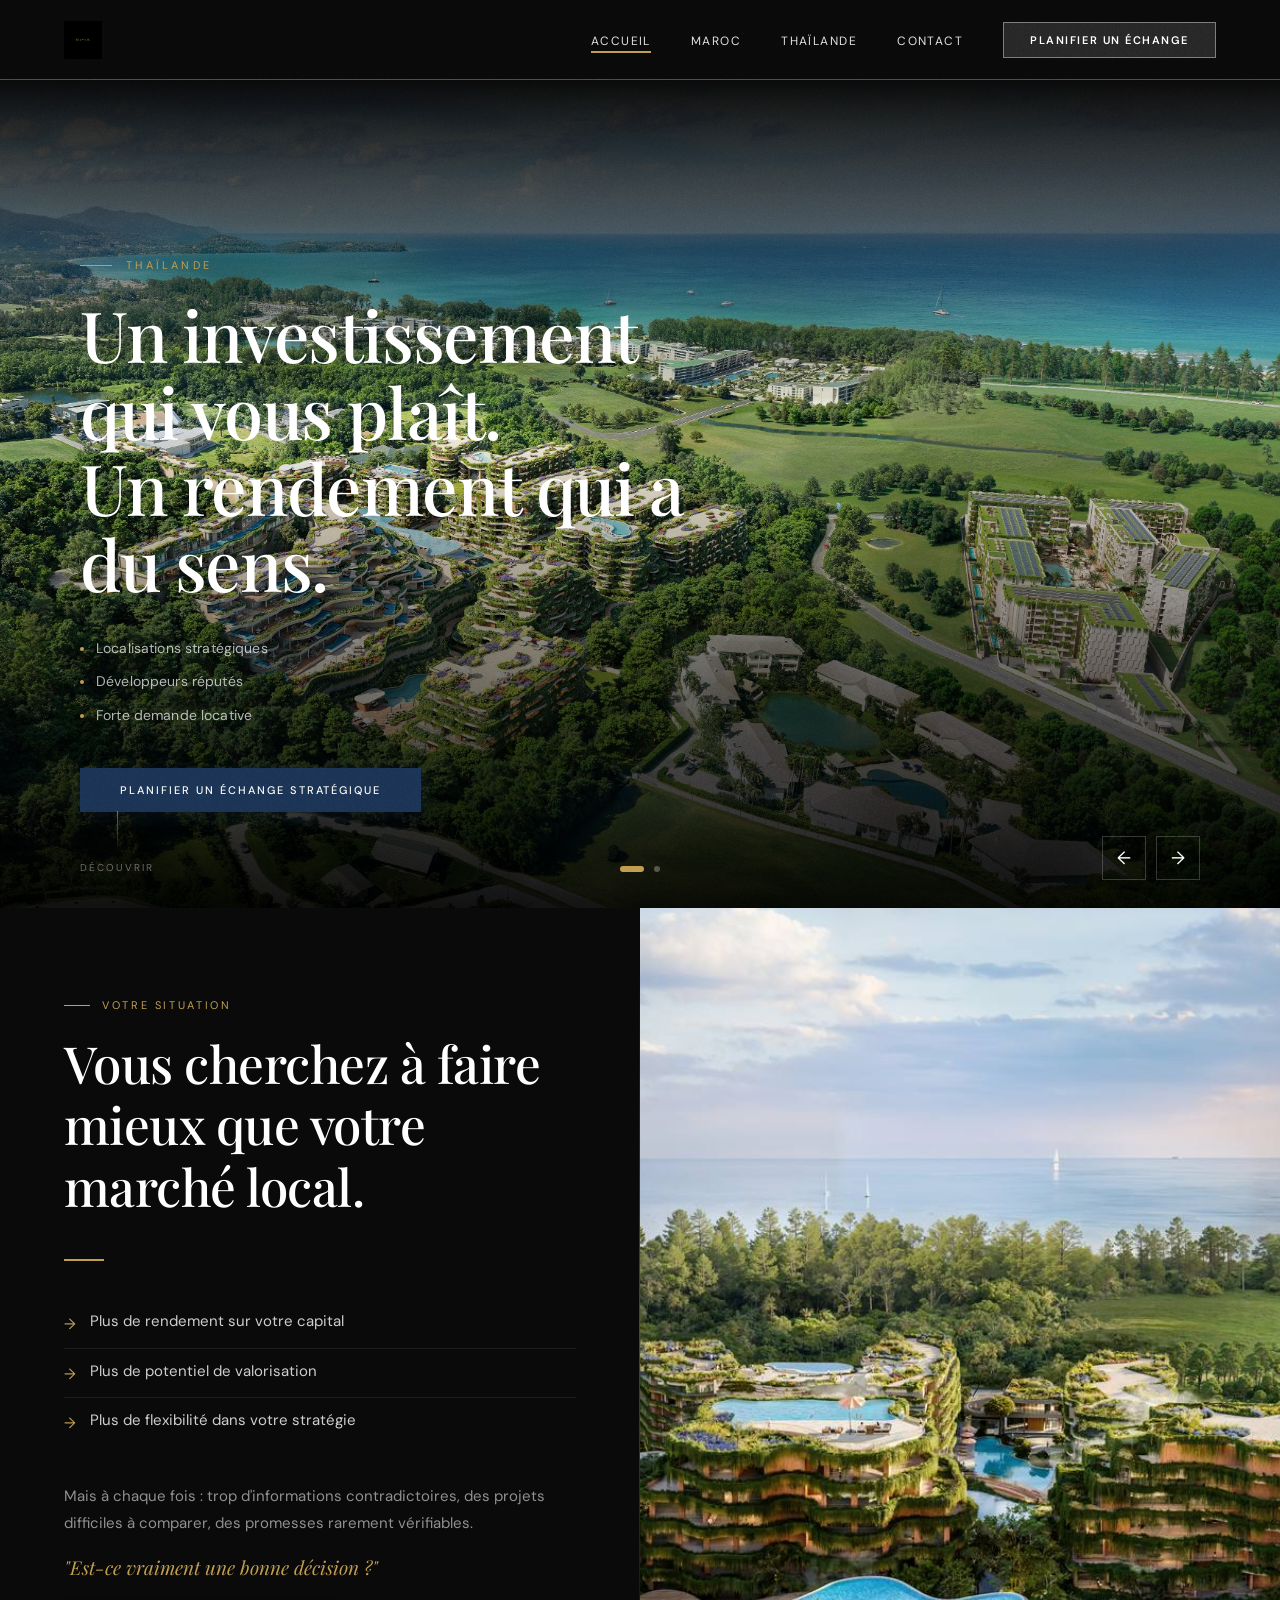
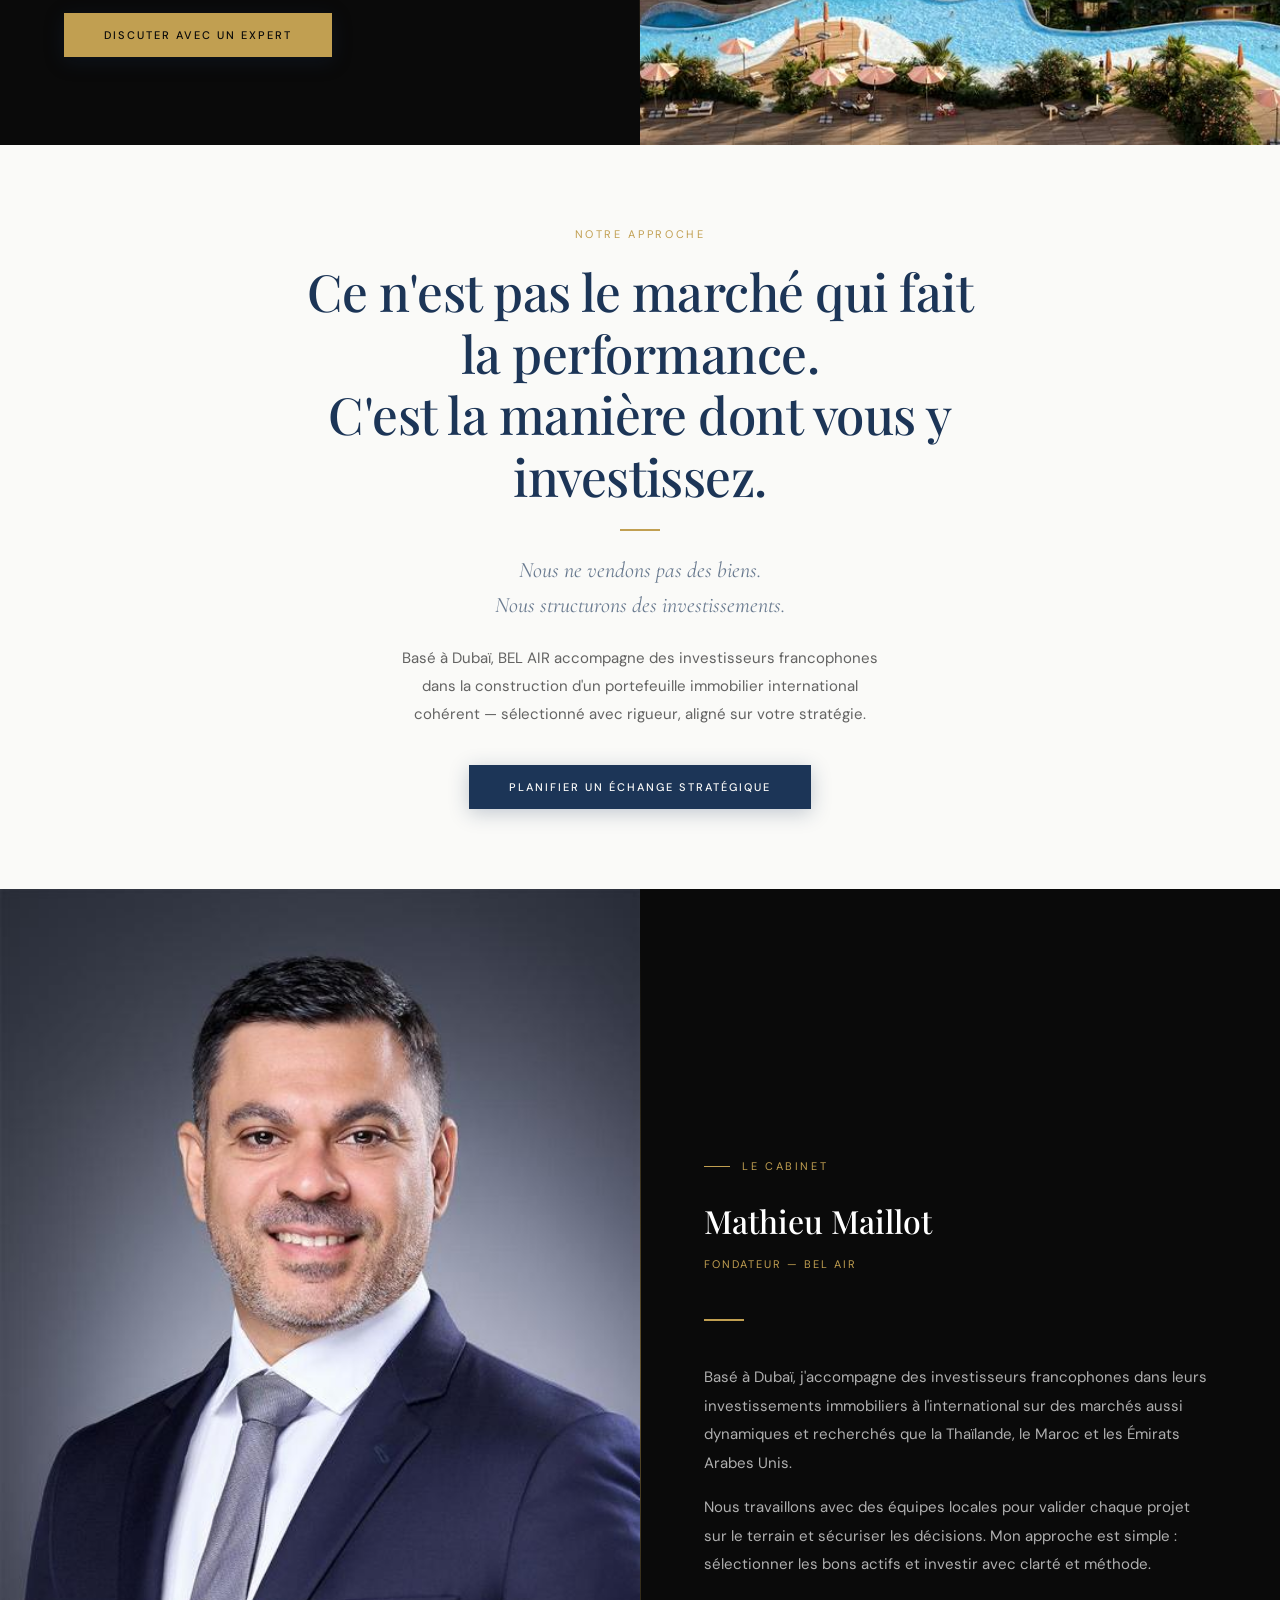
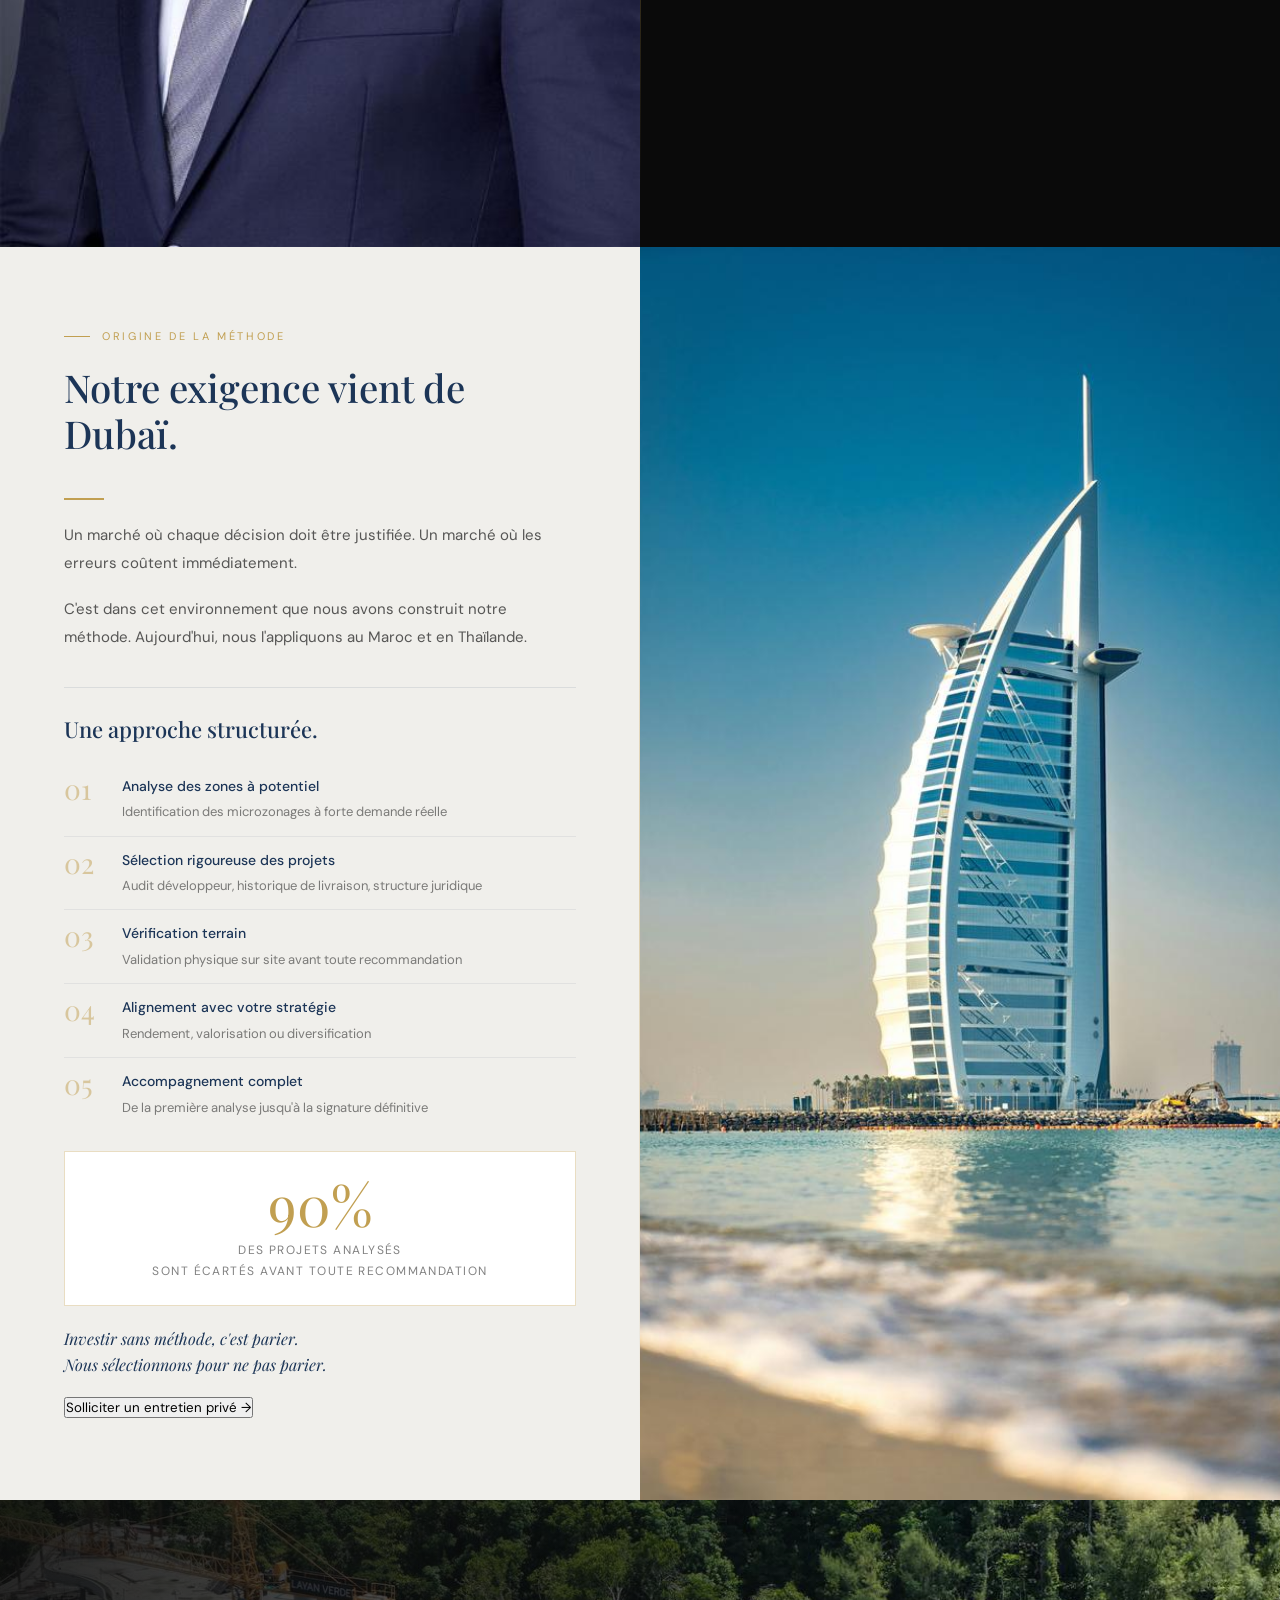
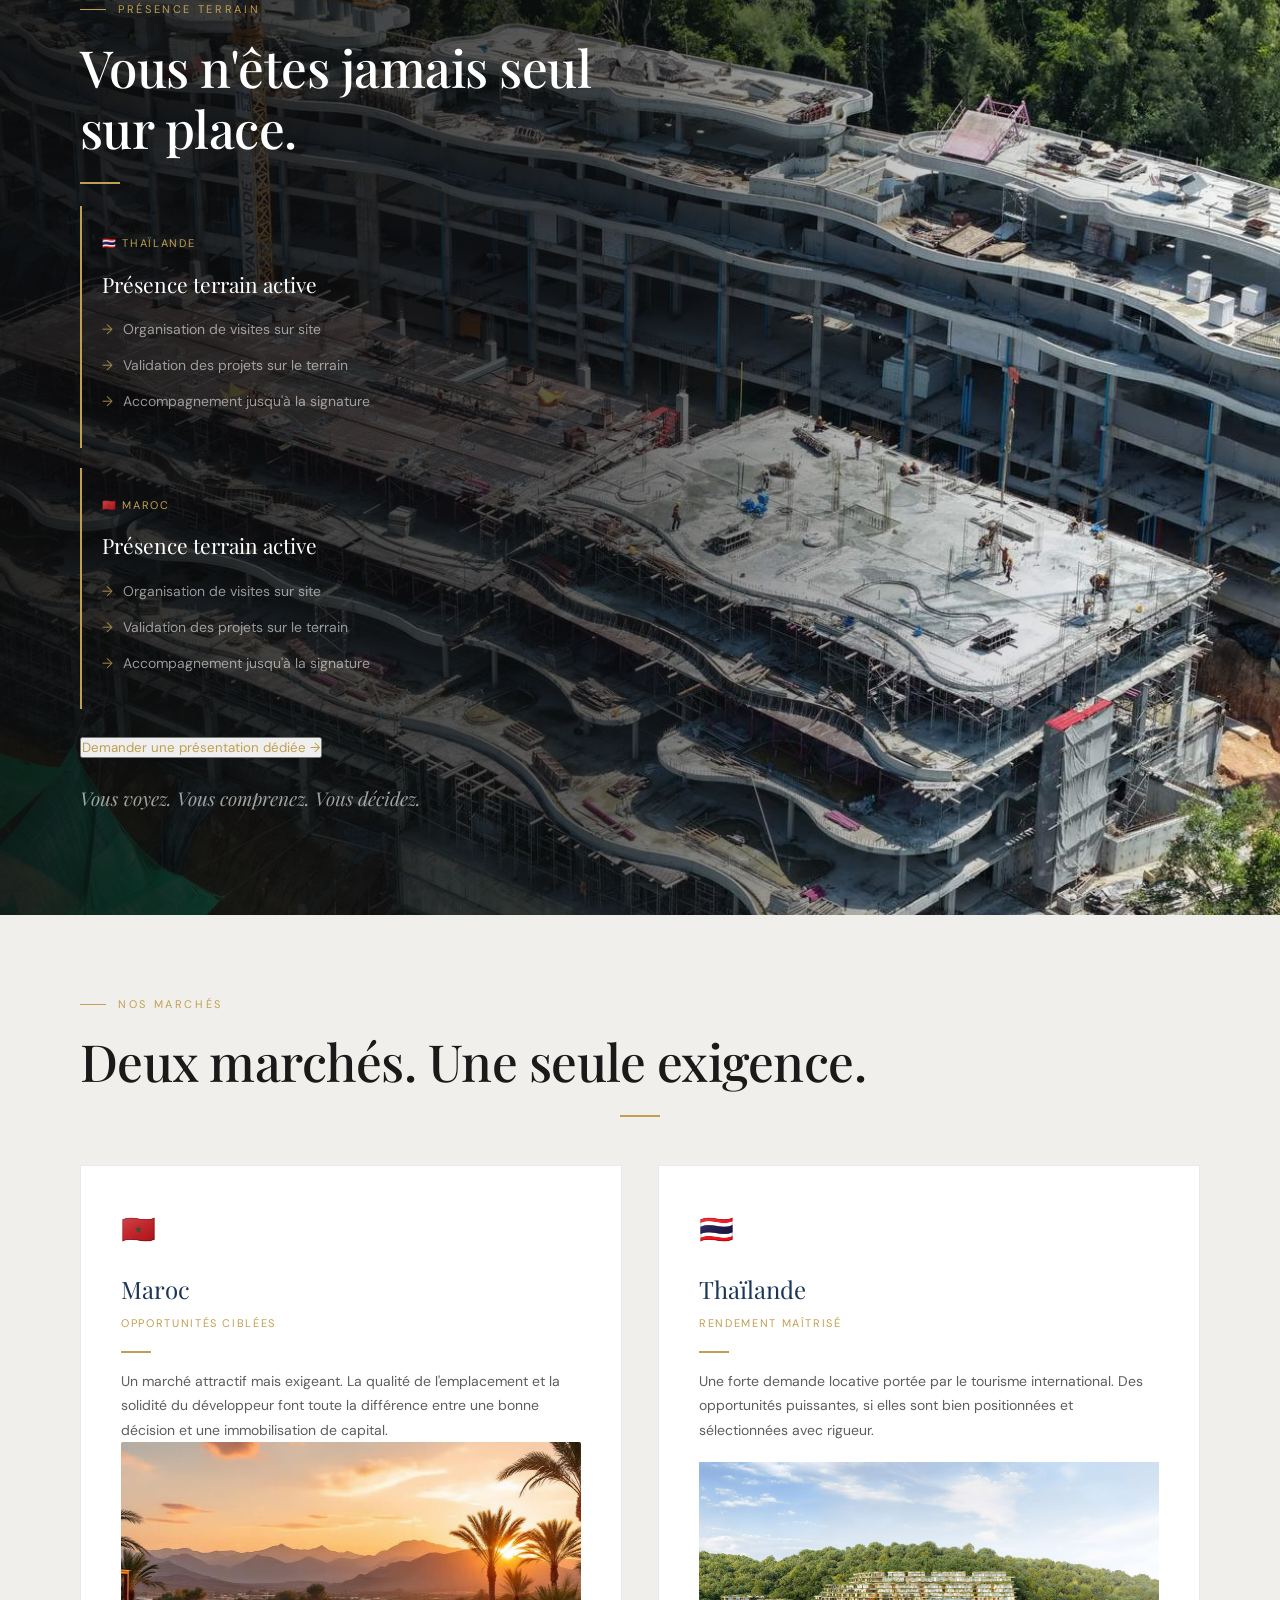
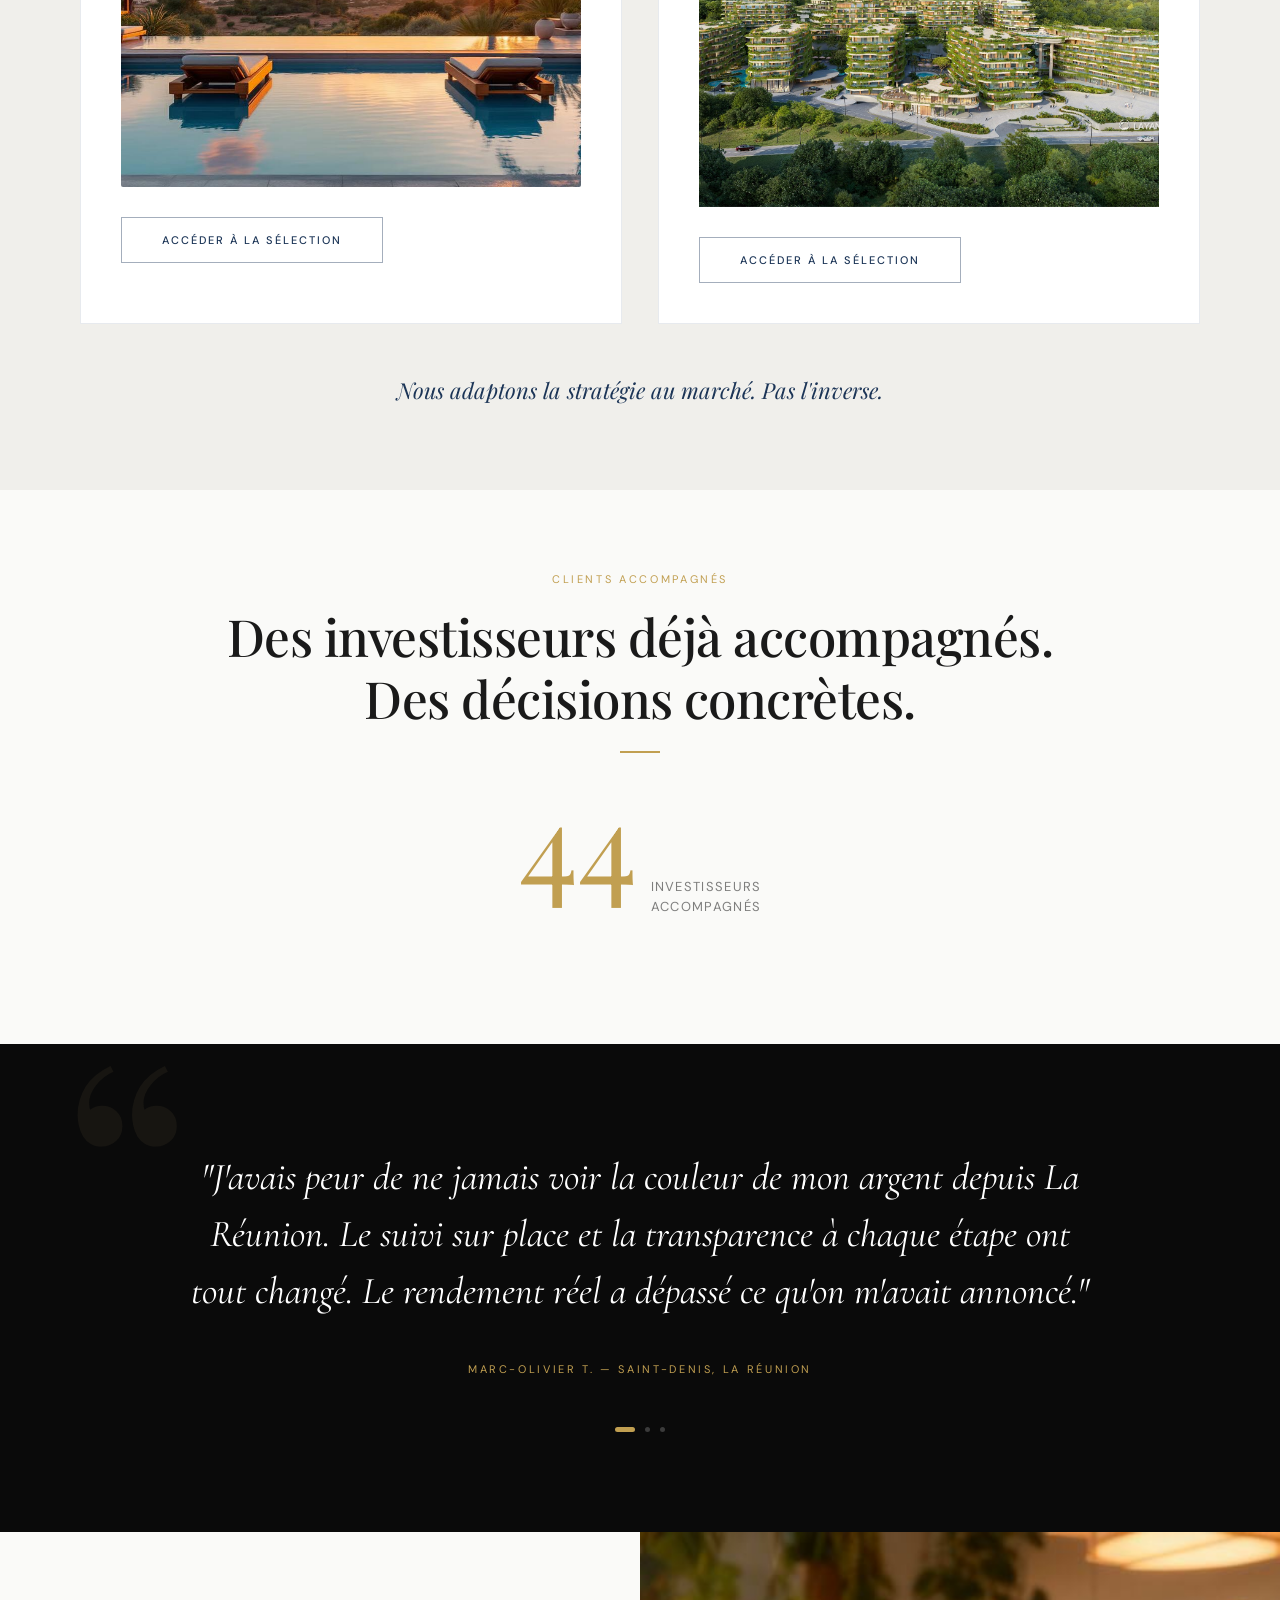
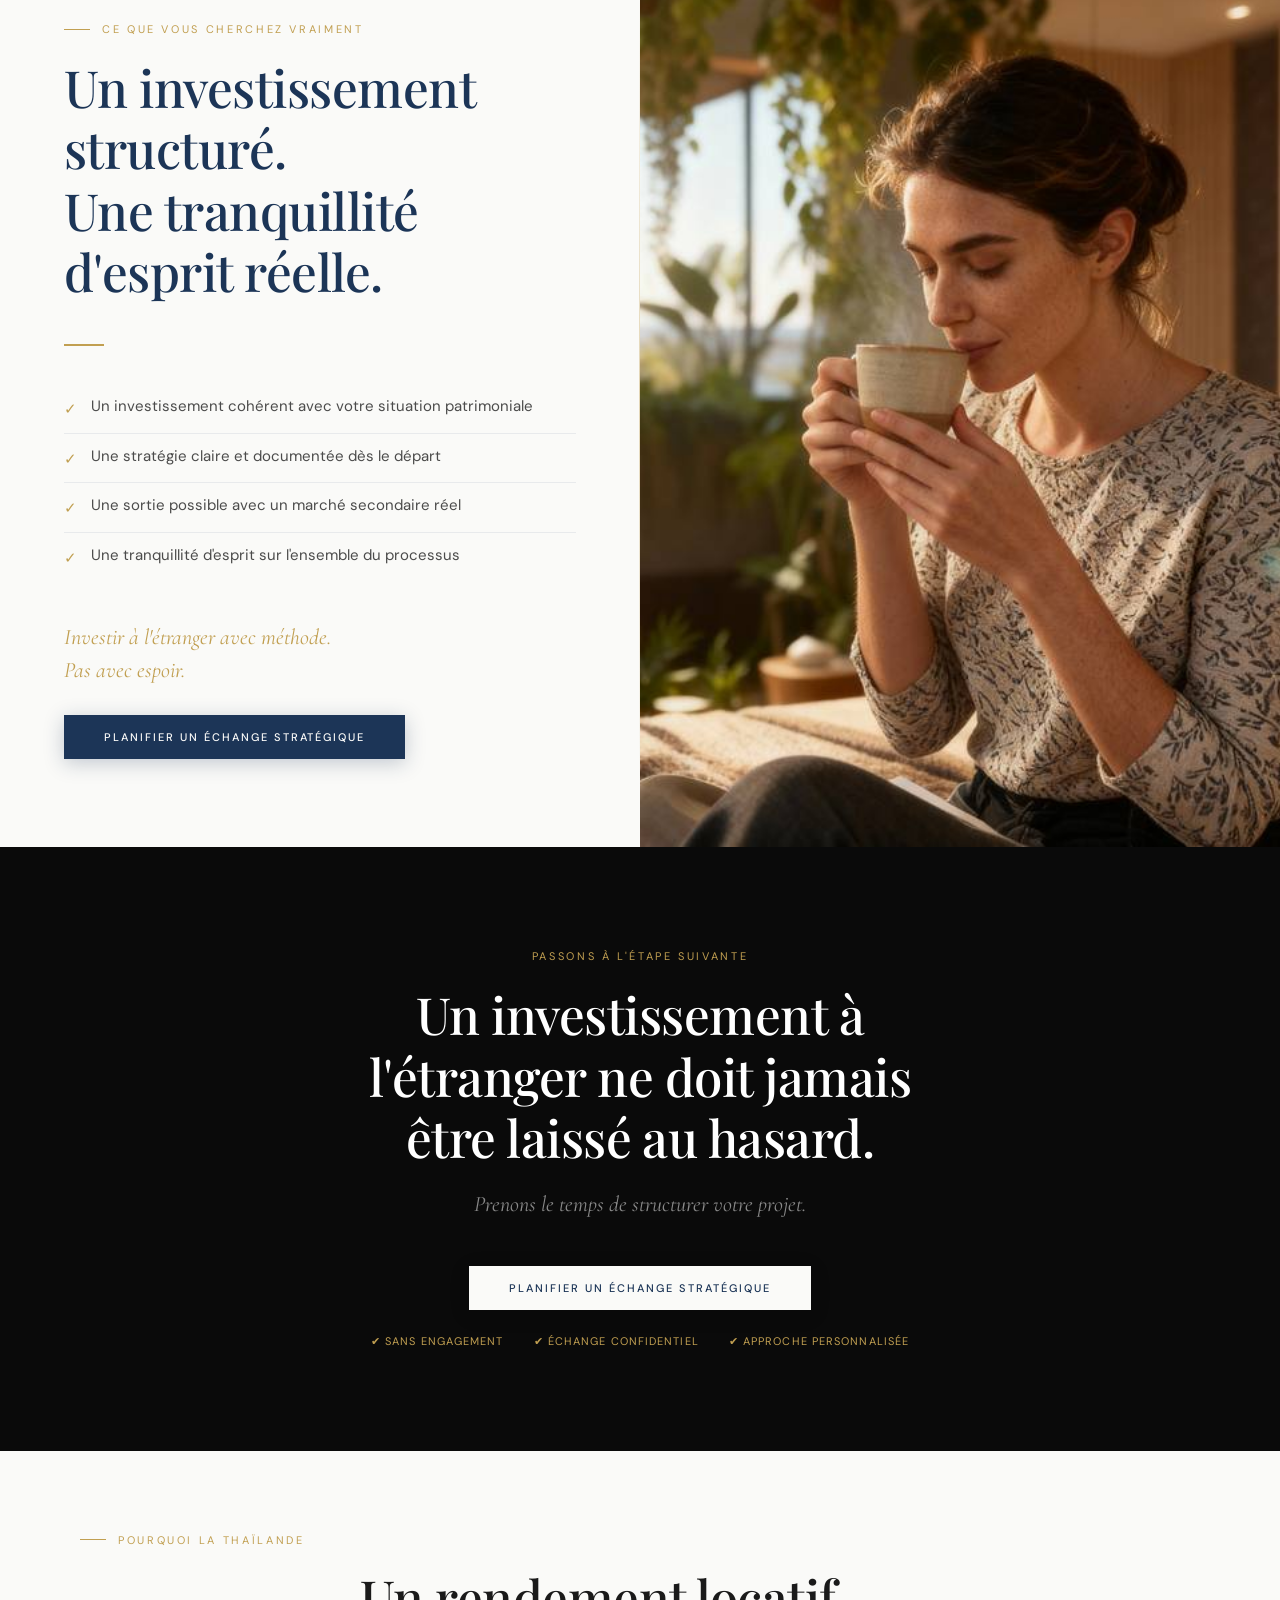
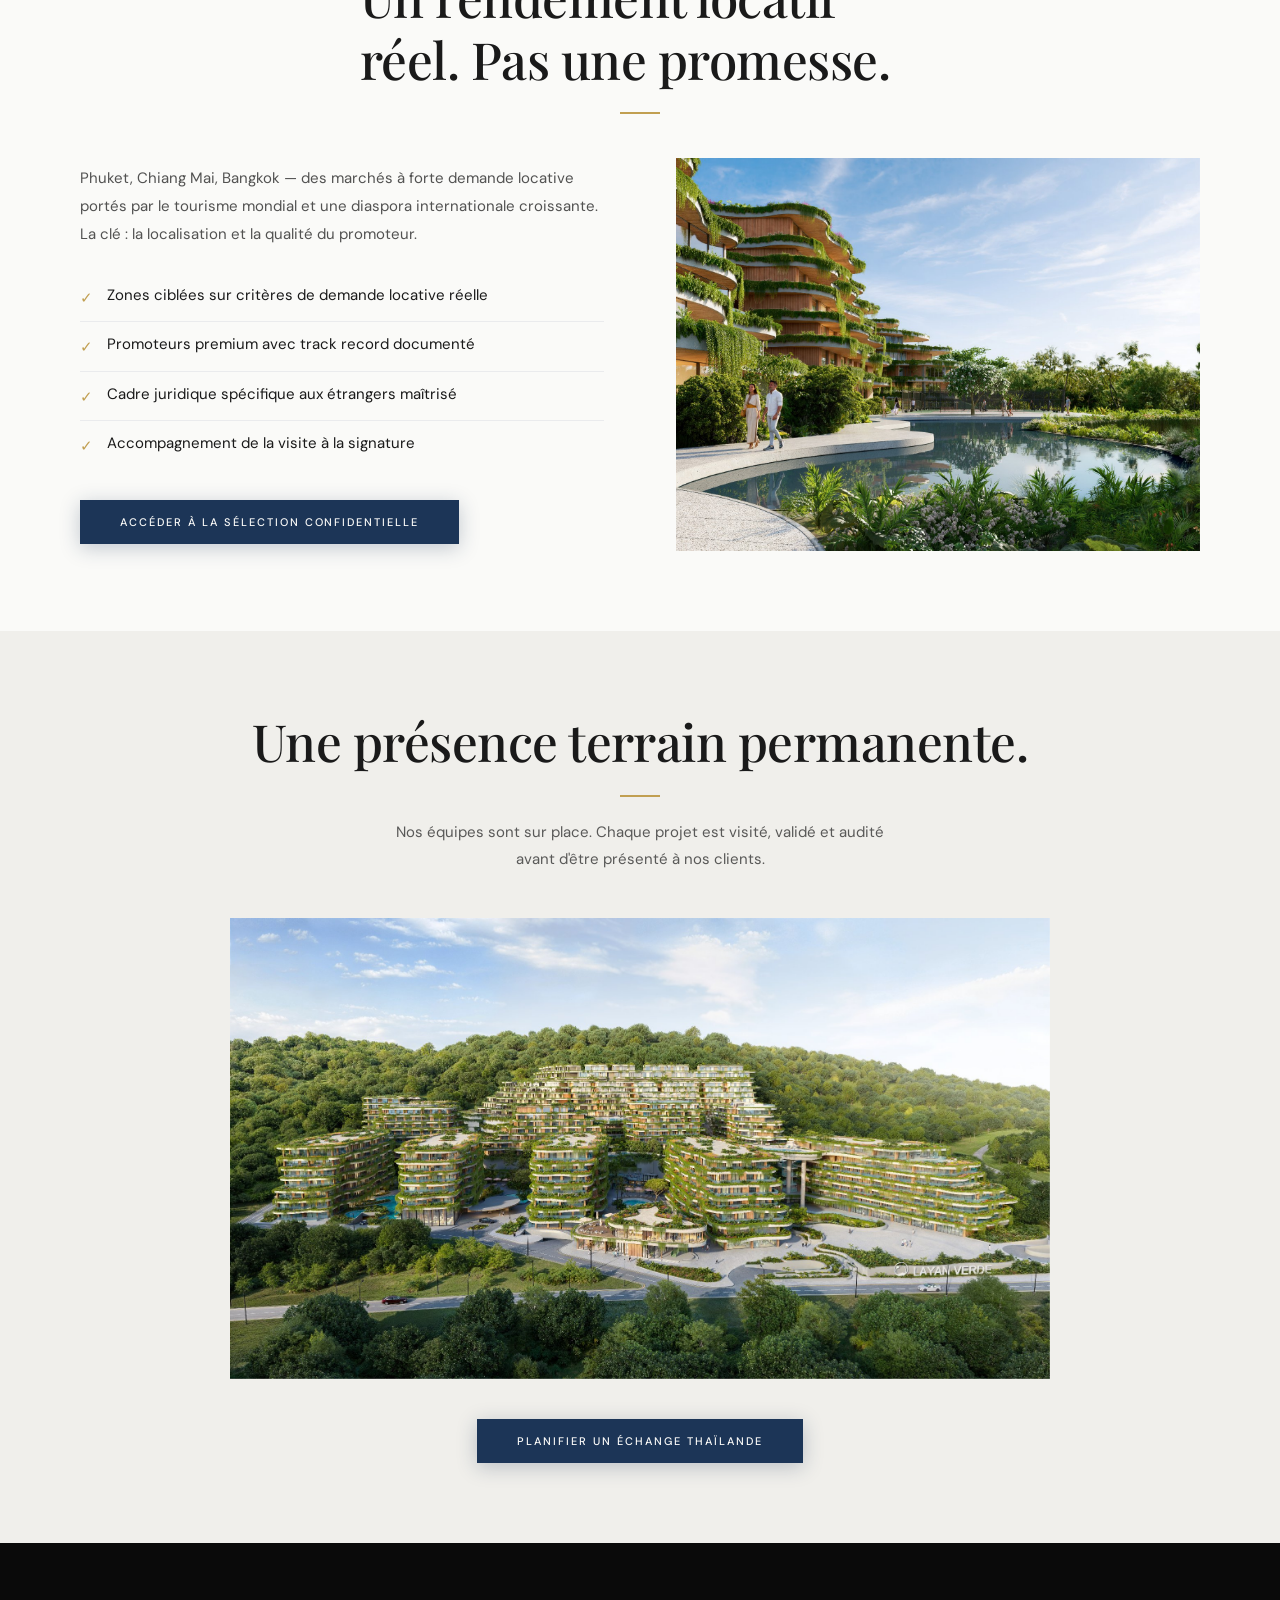
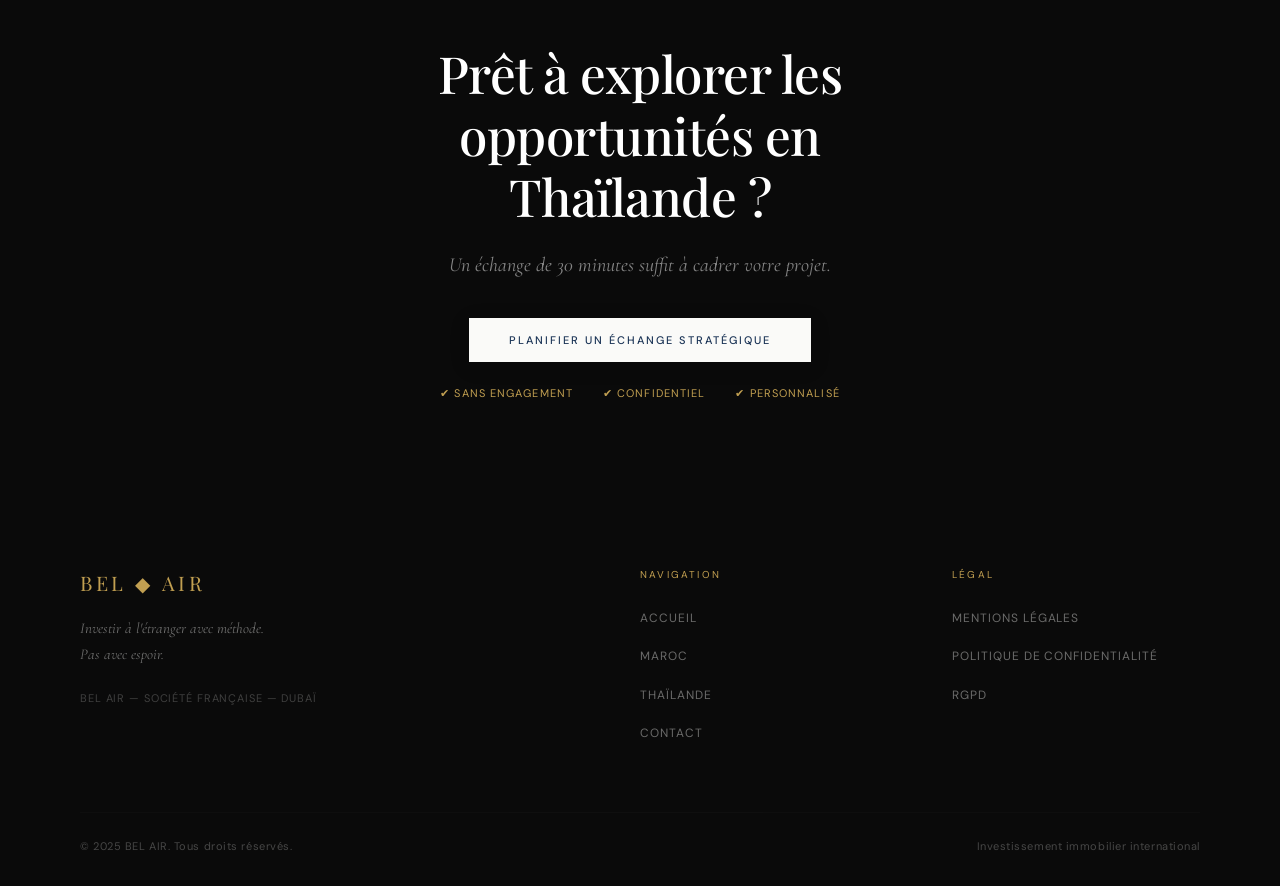
==== belair-premium (4).html @ e8c2f1e3 "Add files via upload" ====
<!DOCTYPE html>
<html lang="fr">
<head>
<meta charset="UTF-8">
<meta name="viewport" content="width=device-width, initial-scale=1.0">
<meta name="theme-color" content="#0A0A0A">
<meta name="apple-mobile-web-app-status-bar-style" content="black">
<title>BEL AIR — Investir à l'étranger avec méthode. Pas avec espoir.</title>
<link rel="preconnect" href="https://fonts.googleapis.com">
<link href="https://fonts.googleapis.com/css2?family=Playfair+Display:ital,wght@0,400;0,500;0,600;1,400;1,500&family=Cormorant+Garamond:ital,wght@0,300;0,400;1,300;1,400&family=DM+Sans:wght@300;400;500&display=swap" rel="stylesheet">
<style>
/* ===================== RESET & BASE ===================== */
:root {
  --cream: #FAFAF8;
  --ink: #1A1A1A;
  --navy: #1C3557;
  --navy-deep: #0F2238;
  --gold: #C19F51;
  --gold-light: #E0C880;
  --linen: #F0EFEB;
  --red-soft: #8B3A3A;
}
*, *::before, *::after { box-sizing: border-box; margin: 0; padding: 0; }
html { scroll-behavior: smooth; font-size: 16px; }
body {
  font-family: 'DM Sans', sans-serif;
  background: var(--cream);
  color: var(--ink);
  line-height: 1.7;
  overflow-x: hidden;
}
h1, h2, h3, h4 { font-family: 'Playfair Display', serif; font-weight: 500; line-height: 1.2; }
a { text-decoration: none; color: inherit; }
button { cursor: pointer; font-family: 'DM Sans', sans-serif; }
img { max-width: 100%; display: block; }

/* ===================== NAV ===================== */
#navbar {
  position: fixed;
  top: 0; left: 0; right: 0;
  z-index: 1000;
  height: 80px;
  display: flex;
  align-items: center;
  justify-content: space-between;
  padding: 0 64px;
  max-width: 100%;
  background: #0A0A0A;
  border-bottom: 1px solid rgba(193,159,81,0.45);
  transition: box-shadow 0.4s;
}
#navbar.scrolled { box-shadow: 0 4px 24px rgba(0,0,0,0.5); background: #0A0A0A !important; }

.nav-logo {
  display: flex;
  align-items: center;
  cursor: pointer;
  transition: opacity 0.3s;
  flex-shrink: 0;
}
.nav-logo:hover { opacity: 0.8; }
.nav-logo-img {
  height: 34px;
  width: auto;
  display: block;
  filter: brightness(1);
  transition: filter 0.4s ease;
}
/* Logo sur fond noir — pas de filtre nécessaire */
.nav-logo-img { display: block; }

.nav-links {
  display: flex;
  align-items: center;
  gap: 40px;
  list-style: none;
}
.nav-links a {
  font-size: 12px;
  letter-spacing: 0.12em;
  text-transform: uppercase;
  color: rgba(255,255,255,0.72);
  opacity: 1;
  transition: opacity 0.2s, color 0.3s;
  font-weight: 400;
}
.nav-links a:hover,
.nav-links a.active { opacity: 1; }
.nav-links a.active { color: var(--navy); border-bottom: 1px solid var(--gold); padding-bottom: 2px; }

.nav-cta-btn {
  background: var(--gold);
  color: #0A0A0A;
  border: none;
  padding: 10px 26px;
  font-size: 11px;
  letter-spacing: 0.14em;
  text-transform: uppercase;
  font-weight: 600;
  transition: all 0.3s;
  font-family: 'DM Sans', sans-serif;
}
.nav-cta-btn:hover { background: white; transform: translateY(-1px); }

.hamburger {
  display: none;
  flex-direction: column;
  gap: 5px;
  background: none;
  border: none;
  padding: 8px 4px;
  cursor: pointer;
}
.hamburger span {
  display: block;
  width: 26px;
  height: 2px;
  background: rgba(255,255,255,0.9);
  transition: all 0.3s;
}

.mobile-menu {
  display: none;
  position: fixed;
  inset: 0;
  background: #0A0A0A;
  z-index: 999;
  flex-direction: column;
  align-items: center;
  justify-content: center;
  gap: 36px;
}
.mobile-menu.open { display: flex; }
.mobile-menu a {
  font-family: 'Playfair Display', serif;
  font-size: 32px;
  color: var(--cream);
  opacity: 0.8;
  transition: opacity 0.2s, color 0.2s;
}
.mobile-menu a:hover { opacity: 1; color: var(--gold); }
.mobile-close {
  position: absolute;
  top: 24px; right: 28px;
  background: none; border: none;
  color: var(--cream); font-size: 32px; opacity: 0.5;
  transition: opacity 0.2s;
}
.mobile-close:hover { opacity: 1; }

/* ===================== PAGES ===================== */
.page { display: none; padding-top: 80px; }
@media (max-width: 900px) { .page { padding-top: 70px; } }
.page.active { display: block; }

/* ===================== HERO ===================== */
.hero {
  position: relative;
  height: calc(100vh - 72px);
  min-height: 560px;
  overflow: hidden;
}
.slide {
  position: absolute;
  inset: 0;
  display: flex;
  align-items: flex-end;
  opacity: 0;
  transition: opacity 0.9s ease;
  pointer-events: none;
}
.slide.active {
  opacity: 1;
  pointer-events: all;
}

/* Slide backgrounds - geometric premium */
.slide-ma {
  background: linear-gradient(145deg, #0F2238 0%, #1C3557 45%, #243f5e 70%, #162e4a 100%);
}
.slide-th {
  background: #0c1f14;
}

.slide-geo {
  position: absolute;
  inset: 0;
  overflow: hidden;
}
.geo-ring {
  position: absolute;
  border-radius: 50%;
  border: 1px solid rgba(201, 169, 110, 0.08);
}
.r1 { width: 600px; height: 600px; top: -200px; right: -100px; }
.r2 { width: 380px; height: 380px; top: 60px; right: 110px; }
.r3 { width: 850px; height: 850px; bottom: -420px; left: -220px; }
.r4 { width: 200px; height: 200px; top: 200px; right: 280px; border-color: rgba(201,169,110,0.05); }

.geo-line-h {
  position: absolute;
  height: 1px;
  background: rgba(201,169,110,0.06);
  width: 100%;
}
.gl1 { top: 30%; }
.gl2 { top: 65%; }

.slide-overlay {
  position: absolute;
  inset: 0;
  background: 
    linear-gradient(to bottom, #0A0A0A 0%, rgba(10,10,10,0.6) 18%, transparent 38%),
    linear-gradient(to top, rgba(0,0,0,0.9) 0%, rgba(0,0,0,0.5) 30%, transparent 60%);
}

.slide-content {
  position: relative;
  z-index: 2;
  padding: 0 80px 96px;
  max-width: 820px;
  width: 100%;
}
.slide-country-label {
  font-size: 11px;
  letter-spacing: 0.28em;
  text-transform: uppercase;
  color: var(--gold);
  margin-bottom: 22px;
  display: flex;
  align-items: center;
  gap: 14px;
}
.slide-country-label::before {
  content: '';
  display: block;
  width: 32px;
  height: 1px;
  background: var(--gold);
}
.slide-title {
  font-size: clamp(32px, 4.5vw, 58px);
  color: white;
  margin-bottom: 18px;
  font-weight: 500;
  line-height: 1.15;
}
.slide-tagline {
  font-family: 'Cormorant Garamond', serif;
  font-size: 18px;
  color: rgba(255,255,255,0.45);
  font-style: italic;
  margin-bottom: 30px;
  letter-spacing: 0.02em;
}
.slide-bullets { margin-bottom: 40px; }
.slide-bullet {
  display: flex;
  align-items: center;
  gap: 12px;
  color: rgba(255,255,255,0.7);
  font-size: 14px;
  margin-bottom: 10px;
  letter-spacing: 0.01em;
}
.slide-bullet::before {
  content: '';
  width: 4px;
  height: 4px;
  background: var(--gold);
  border-radius: 50%;
  flex-shrink: 0;
}

/* Slider controls */
.hero-dots {
  position: absolute;
  bottom: 36px;
  left: 50%;
  transform: translateX(-50%);
  z-index: 10;
  display: flex;
  gap: 10px;
  align-items: center;
}
.dot {
  width: 6px;
  height: 6px;
  border-radius: 3px;
  background: rgba(255,255,255,0.28);
  border: none;
  padding: 0;
  transition: all 0.35s;
}
.dot.active {
  width: 24px;
  background: var(--gold);
}
.hero-arrows {
  position: absolute;
  bottom: 28px;
  right: 80px;
  z-index: 10;
  display: flex;
  gap: 10px;
}
.arrow-btn {
  width: 44px;
  height: 44px;
  border: 1px solid rgba(255,255,255,0.2);
  background: transparent;
  color: white;
  font-size: 18px;
  display: flex;
  align-items: center;
  justify-content: center;
  transition: all 0.3s;
}
.arrow-btn:hover { border-color: var(--gold); color: var(--gold); }

/* ===================== SECTIONS ===================== */
.sec {
  padding: 80px 80px;
  max-width: 100%;
}
.sec .two-col,
.sec .three-col,
.sec .testi-grid,
.sec .mkt-grid,
.sec .founder-grid,
.sec .contact-grid,
.sec .stat-row,
.sec .sec-label,
.sec h2.sec-title,
.sec .gold-bar,
.sec > p,
.sec > ul {
  max-width: 1180px;
  margin-left: auto;
  margin-right: auto;
}
.sec-center {
  text-align: center;
}
.sec > *:not(style) {
  max-width: 1200px;
  margin-left: auto;
  margin-right: auto;
}
.final-sec {
  padding: 100px 80px;
}
.sec-linen { background: var(--linen); }
.sec-navy  { background: #0F1E30; color: var(--cream); }
.sec-ink   { background: #0A0A0A; color: var(--cream); }
.sec-center { text-align: center; }

.sec-label {
  font-size: 11px;
  letter-spacing: 0.24em;
  text-transform: uppercase;
  color: var(--gold);
  margin-bottom: 18px;
  display: flex;
  align-items: center;
  gap: 12px;
}
.sec-label::before { content: ''; width: 26px; height: 1px; background: var(--gold); }
.sec-label.center { justify-content: center; }
.sec-label.center::before { display: none; }

.sec-title {
  font-size: clamp(26px, 3.2vw, 44px);
  margin-bottom: 20px;
}
.gold-bar {
  width: 40px;
  height: 2px;
  background: var(--gold);
  margin: 22px 0;
}
.gold-bar.center { margin: 22px auto; }

.two-col {
  display: grid;
  grid-template-columns: 1fr 1fr;
  gap: 72px;
  align-items: center;
}
.three-col {
  display: grid;
  grid-template-columns: repeat(3, 1fr);
  gap: 28px;
}

/* Asset placeholders */
.asset-ph {
  background: rgba(28, 53, 87, 0.06);
  border: 1px dashed rgba(28, 53, 87, 0.18);
  display: flex;
  align-items: center;
  justify-content: center;
  font-size: 11px;
  letter-spacing: 0.12em;
  text-transform: uppercase;
  color: rgba(28, 53, 87, 0.35);
  font-family: monospace;
}
.asset-ph.dark {
  background: rgba(255,255,255,0.04);
  border-color: rgba(255,255,255,0.1);
  color: rgba(255,255,255,0.22);
}
.sq { aspect-ratio: 4/3; }
.tall { aspect-ratio: 3/4; }
.wide { aspect-ratio: 16/7; }

/* ===================== BUTTONS ===================== */
.btn {
  display: inline-block;
  padding: 15px 40px;
  font-size: 11px;
  letter-spacing: 0.18em;
  text-transform: uppercase;
  font-family: 'DM Sans', sans-serif;
  font-weight: 500;
  border: none;
  cursor: pointer;
  transition: all 0.35s cubic-bezier(0.25, 0.46, 0.45, 0.94);
  position: relative;
  overflow: hidden;
}
.btn::after {
  content: '';
  position: absolute;
  inset: 0;
  opacity: 0;
  transition: opacity 0.35s;
  background: rgba(255,255,255,0.08);
}
.btn:hover::after { opacity: 1; }

.btn-primary { 
  background: var(--navy); 
  color: var(--cream); 
  box-shadow: 0 4px 20px rgba(28,53,87,0.25);
}
.btn-primary:hover { 
  background: var(--gold); 
  box-shadow: 0 6px 28px rgba(193,159,81,0.35);
  transform: translateY(-1px);
}
.btn-primary-lt { 
  background: var(--cream); 
  color: var(--navy); 
  box-shadow: 0 4px 20px rgba(0,0,0,0.15);
}
.btn-primary-lt:hover { 
  background: var(--gold); 
  color: var(--cream);
  transform: translateY(-1px);
}
.btn-outline { 
  background: transparent; 
  color: var(--navy); 
  border: 1px solid rgba(28,53,87,0.4);
}
.btn-outline:hover { 
  background: var(--navy); 
  color: var(--cream);
  border-color: var(--navy);
  transform: translateY(-1px);
}
.btn-outline-lt { 
  background: transparent; 
  color: rgba(255,255,255,0.85); 
  border: 1px solid rgba(255,255,255,0.3);
}
.btn-outline-lt:hover { 
  background: rgba(255,255,255,0.1); 
  color: white;
  border-color: rgba(255,255,255,0.6);
}

.link-btn {
  background: none;
  border: none;
  color: var(--gold);
  font-size: 11px;
  letter-spacing: 0.16em;
  text-transform: uppercase;
  display: inline-flex;
  align-items: center;
  gap: 10px;
  padding: 0;
  transition: gap 0.35s cubic-bezier(0.25, 0.46, 0.45, 0.94), color 0.3s;
  font-family: 'DM Sans', sans-serif;
  font-weight: 500;
}
.link-btn:hover { gap: 18px; color: var(--gold-light, #E8D5B0); }
.link-btn.light { color: rgba(255,255,255,0.65); }
.link-btn.light:hover { color: var(--gold); gap: 18px; }

.btn-row { display: flex; gap: 14px; flex-wrap: wrap; align-items: center; margin-top: 30px; }

/* ===================== LISTS ===================== */
.check-list { list-style: none; margin: 16px 0; }
.check-list li {
  display: flex;
  gap: 14px;
  align-items: flex-start;
  padding: 10px 0;
  font-size: 15px;
  border-bottom: 1px solid rgba(28, 53, 87, 0.07);
}
.check-list li:last-child { border: none; }
.ci { color: var(--gold); flex-shrink: 0; margin-top: 3px; }

.x-list { list-style: none; margin: 16px 0; }
.x-list li {
  display: flex;
  gap: 14px;
  align-items: flex-start;
  padding: 10px 0;
  font-size: 15px;
  border-bottom: 1px solid rgba(139, 58, 58, 0.07);
  opacity: 0.85;
}
.x-list li:last-child { border: none; }
.xi { color: var(--red-soft); flex-shrink: 0; font-size: 13px; margin-top: 3px; }

.arrow-list { list-style: none; }
.arrow-list li {
  display: flex;
  gap: 10px;
  font-size: 14px;
  padding: 6px 0;
  opacity: 0.75;
}
.arrow-list li::before { content: '→'; color: var(--gold); flex-shrink: 0; }

/* ===================== TESTIMONIALS ===================== */
.testi-grid { display: grid; grid-template-columns: repeat(3, 1fr); gap: 24px; margin-top: 48px; }
.testi {
  padding: 32px;
  border: 1px solid rgba(28, 53, 87, 0.1);
  background: white;
}
.testi-quote {
  font-family: 'Cormorant Garamond', serif;
  font-size: 19px;
  font-style: italic;
  color: var(--navy);
  line-height: 1.6;
  margin-bottom: 20px;
}
.testi-author { font-size: 11px; letter-spacing: 0.12em; text-transform: uppercase; opacity: 0.42; }

/* ===================== STEPS ===================== */
.steps { margin: 32px 0; }
.step {
  display: flex;
  gap: 22px;
  padding: 20px 0;
  border-bottom: 1px solid rgba(255,255,255,0.07);
}
.step:last-child { border: none; }
.step-n { font-family: 'Playfair Display', serif; font-size: 34px; color: var(--gold); opacity: 0.4; line-height: 1; width: 48px; flex-shrink: 0; }
.step-h { font-size: 14px; font-weight: 500; margin-bottom: 4px; color: white; }
.step-p { font-size: 13px; opacity: 0.5; }

/* ===================== IMPACT BOX ===================== */
.impact-box {
  border: 1px solid rgba(201,169,110,0.3);
  padding: 48px;
  text-align: center;
  margin: 32px 0;
}
.impact-num { font-family: 'Playfair Display', serif; font-size: 80px; color: var(--gold); line-height: 1; }
.impact-label { font-size: 12px; letter-spacing: 0.14em; text-transform: uppercase; opacity: 0.5; margin-top: 10px; }

/* ===================== MARKET CARDS ===================== */
.mkt-grid { display: grid; grid-template-columns: 1fr 1fr; gap: 36px; margin-top: 48px; }
.mkt-card { padding: 40px; border: 1px solid rgba(28, 53, 87, 0.1); background: white; }
.mkt-flag { font-size: 28px; margin-bottom: 16px; }
.mkt-name { font-family: 'Playfair Display', serif; font-size: 24px; color: var(--navy); margin-bottom: 4px; }
.mkt-sub { font-size: 11px; letter-spacing: 0.15em; text-transform: uppercase; color: var(--gold); margin-bottom: 18px; }
.mkt-bar { width: 30px; height: 2px; background: var(--gold); margin-bottom: 16px; }
.mkt-body { font-size: 14px; opacity: 0.7; line-height: 1.75; }

/* ===================== TERRAIN ===================== */
.terrain-card { padding: 28px; border-left: 2px solid var(--gold); margin-bottom: 24px; }
.terrain-name { font-family: 'Playfair Display', serif; font-size: 21px; margin-bottom: 6px; }
.terrain-sub { font-size: 11px; letter-spacing: 0.15em; text-transform: uppercase; color: var(--gold); margin-bottom: 14px; }

/* ===================== FOUNDER ===================== */
.founder-grid { display: grid; grid-template-columns: 1fr 2fr; gap: 80px; align-items: center; }
.founder-name { font-family: 'Playfair Display', serif; font-size: 28px; margin-bottom: 4px; }
.founder-role { font-size: 11px; letter-spacing: 0.17em; text-transform: uppercase; color: var(--gold); margin-bottom: 24px; }
.founder-bio { font-size: 15px; opacity: 0.72; line-height: 1.85; }

/* ===================== STAT ===================== */
.stat-row { display: flex; align-items: baseline; gap: 14px; justify-content: center; margin: 28px 0 48px; }
.stat-n { font-family: 'Playfair Display', serif; font-size: 78px; color: var(--gold); line-height: 1; }
.stat-l { font-size: 13px; letter-spacing: 0.1em; text-transform: uppercase; opacity: 0.55; line-height: 1.5; }

/* ===================== FINAL CTA ===================== */
.final-sec {
  padding: 100px 80px;
  text-align: center;
  background: #0A0A0A;
  color: var(--cream);
}
.final-sec > * { max-width: 1000px; margin-left: auto; margin-right: auto; }
.reassurances { display: flex; gap: 30px; justify-content: center; flex-wrap: wrap; margin-top: 22px; }
.reassurance { font-size: 11px; letter-spacing: 0.1em; text-transform: uppercase; color: var(--gold); display: flex; align-items: center; gap: 6px; }

/* ===================== PAGE HERO (intérieur) ===================== */
.page-header {
  padding: 88px 80px 72px;
  max-width: 100%;
  background: #0A0A0A;
  color: var(--cream);
}
.page-header-label { font-size: 11px; letter-spacing: 0.24em; text-transform: uppercase; color: var(--gold); margin-bottom: 16px; }
.page-header h1 { font-size: clamp(30px, 4vw, 52px); margin-bottom: 20px; }
.page-header p { font-size: 16px; opacity: 0.62; max-width: 540px; line-height: 1.8; }

/* ===================== CONTACT PAGE ===================== */
.contact-grid { display: grid; grid-template-columns: 1.2fr 1fr; gap: 80px; }
.contact-info-box { padding: 40px; background: var(--linen); border: 1px solid rgba(28,53,87,0.08); }
.contact-info-box h3 { font-size: 20px; margin-bottom: 16px; color: var(--navy); }

/* ===================== FORM ===================== */
.form-group { margin-bottom: 22px; }
.form-group label { display: block; font-size: 10px; letter-spacing: 0.12em; text-transform: uppercase; opacity: 0.55; margin-bottom: 8px; }
.form-group input,
.form-group select,
.form-group textarea {
  width: 100%;
  padding: 11px 0;
  font-size: 15px;
  border: none;
  border-bottom: 1px solid rgba(28, 53, 87, 0.2);
  background: transparent;
  color: var(--ink);
  font-family: 'DM Sans', sans-serif;
  outline: none;
  transition: border-color 0.2s;
  appearance: none;
}
.form-group input:focus,
.form-group select:focus,
.form-group textarea:focus { border-bottom-color: var(--navy); }
.form-group textarea { resize: none; height: 80px; }
.form-row-2 { display: grid; grid-template-columns: 1fr 1fr; gap: 20px; }
.radio-group { display: flex; gap: 22px; margin-top: 8px; }
.radio-opt { display: flex; align-items: center; gap: 8px; cursor: pointer; font-size: 14px; }
.radio-opt input { width: auto; accent-color: var(--navy); }
.rgpd-label { display: flex; align-items: flex-start; gap: 10px; font-size: 13px; opacity: 0.6; line-height: 1.55; cursor: pointer; margin: 22px 0; }
.rgpd-label input { flex-shrink: 0; margin-top: 3px; width: auto; accent-color: var(--navy); }
.form-submit {
  width: 100%;
  padding: 16px;
  background: var(--navy);
  color: var(--cream);
  border: none;
  font-size: 11px;
  letter-spacing: 0.16em;
  text-transform: uppercase;
  font-family: 'DM Sans', sans-serif;
  transition: background 0.3s;
}
.form-submit:hover { background: var(--gold); }
.form-success {
  display: none;
  padding: 28px;
  background: rgba(28, 53, 87, 0.06);
  border: 1px solid rgba(28, 53, 87, 0.12);
  text-align: center;
  margin-top: 16px;
}
.form-success.show { display: block; }
.form-success h4 { font-family: 'Playfair Display', serif; font-size: 20px; color: var(--navy); margin-bottom: 8px; }
.form-success p { font-size: 14px; opacity: 0.65; }

/* ===================== MODAL ===================== */
.modal-overlay {
  display: none;
  position: fixed;
  inset: 0;
  background: rgba(15, 34, 56, 0.88);
  z-index: 2000;
  align-items: center;
  justify-content: center;
  padding: 20px;
}
.modal-overlay.open { display: flex; }
.modal-box {
  background: var(--cream);
  width: 560px;
  max-width: 100%;
  max-height: 92vh;
  overflow-y: auto;
  padding: 52px 48px;
  position: relative;
}
.modal-close-btn {
  position: absolute;
  top: 18px;
  right: 22px;
  background: none;
  border: none;
  font-size: 28px;
  font-weight: 300;
  color: var(--ink);
  opacity: 0.3;
  line-height: 1;
  transition: opacity 0.2s;
}
.modal-close-btn:hover { opacity: 1; }
.modal-lbl { font-size: 10px; letter-spacing: 0.2em; text-transform: uppercase; color: var(--gold); margin-bottom: 10px; }
.modal-box h3 { font-family: 'Playfair Display', serif; font-size: 26px; margin-bottom: 30px; }

/* ===================== FOOTER ===================== */
footer {
  background: #0A0A0A;
  color: var(--cream);
  padding: 64px 80px 30px;
}
.footer-grid { display: grid; grid-template-columns: 2fr 1fr 1fr; gap: 64px; margin-bottom: 56px; }
.footer-logo { 
  font-family: 'Playfair Display', serif; 
  font-size: 20px; 
  margin-bottom: 16px;
  letter-spacing: 0.18em;
  color: var(--gold);
  text-transform: uppercase;
}
.footer-tagline { font-family: 'Cormorant Garamond', serif; font-style: italic; font-size: 15px; opacity: 0.42; line-height: 1.7; }
.footer-col-title { font-size: 10px; letter-spacing: 0.22em; text-transform: uppercase; color: var(--gold); margin-bottom: 20px; }
.footer-nav-list { list-style: none; }
.footer-nav-list li { margin-bottom: 11px; }
.footer-nav-list a {
  font-size: 12px;
  letter-spacing: 0.08em;
  text-transform: uppercase;
  opacity: 0.4;
  color: var(--cream);
  transition: opacity 0.2s;
}
.footer-nav-list a:hover { opacity: 1; }
.footer-bottom {
  border-top: 1px solid rgba(255,255,255,0.07);
  padding-top: 24px;
  display: flex;
  justify-content: space-between;
  font-size: 11px;
  opacity: 0.25;
  letter-spacing: 0.05em;
}

/* ===================== RESPONSIVE ===================== */
@media (max-width: 900px) {
  #navbar { 
    padding: 0 20px;
    height: 68px;
    background: #0A0A0A !important;
    border-bottom: 2px solid rgba(193,159,81,0.4) !important;
  }
  .nav-links { display: none; }
  .hamburger { display: flex; }
  .sec { padding: 64px 24px; }
  .page-header { padding: 60px 24px 52px; }
  .final-sec { padding: 72px 24px; }
  footer { padding: 48px 24px 24px; }
  .slide-content { padding: 0 28px 80px; }
  .hero-arrows { right: 28px; }
  .two-col,
  .three-col,
  .testi-grid,
  .mkt-grid,
  .footer-grid,
  .founder-grid,
  .contact-grid { grid-template-columns: 1fr; gap: 36px; }
  .form-row-2 { grid-template-columns: 1fr; }
  .modal-box { padding: 40px 24px; }
  .reassurances { flex-direction: column; gap: 12px; align-items: center; }
  .stat-n { font-size: 56px; }
  .impact-num { font-size: 56px; }
}

/* ============================================================
   PREMIUM UPGRADES — TIER ONE
   ============================================================ */

/* --- GRAIN TEXTURE --- */
#grain-canvas {
  position: fixed;
  inset: 0;
  z-index: 9999;
  pointer-events: none;
  opacity: 0.055;
  mix-blend-mode: soft-light;
}

/* --- CUSTOM CURSOR --- */
*, *::before, *::after { cursor: none !important; }
#cursor-dot {
  position: fixed;
  width: 8px; height: 8px;
  background: var(--gold);
  border-radius: 50%;
  pointer-events: none;
  z-index: 99999;
  transform: translate(-50%, -50%);
  transition: opacity 0.3s;
  opacity: 0;
  left: -100px; top: -100px;
}
#cursor-ring {
  position: fixed;
  width: 36px; height: 36px;
  border: 1px solid rgba(201,169,110,0.5);
  border-radius: 50%;
  pointer-events: none;
  z-index: 99998;
  transform: translate(-50%, -50%);
  transition: width 0.3s, height 0.3s, border-color 0.3s, opacity 0.3s;
  opacity: 0;
  left: -100px; top: -100px;
}
#cursor-dot.visible  { opacity: 1; }
#cursor-ring.visible { opacity: 1; }
body:has(button:hover) #cursor-ring,
body:has(a:hover) #cursor-ring {
  width: 54px; height: 54px;
  border-color: var(--gold);
}

/* --- TRANSPARENT NAV → SOLID ON SCROLL --- */
#navbar { background: #0A0A0A !important; }
#navbar.scrolled { box-shadow: 0 4px 20px rgba(0,0,0,0.5); }

/* Sur hero — tout en blanc/or */

#navbar:not(.scrolled) .nav-links a {
  color: rgba(255,255,255,0.88) !important;
  opacity: 1 !important;
}
#navbar:not(.scrolled) .nav-links a:hover { color: white !important; }
#navbar:not(.scrolled) .nav-cta-btn {
  background: rgba(255,255,255,0.12) !important;
  border: 1px solid rgba(255,255,255,0.4) !important;
  color: white !important;
}
#navbar:not(.scrolled) .nav-cta-btn:hover {
  background: var(--gold) !important;
  border-color: var(--gold) !important;
}
#navbar:not(.scrolled) .hamburger span { background: white; }

/* Sur pages intérieures — nav toujours scrolled */


/* Scrolled — texte sombre lisible */
#navbar.scrolled .nav-links a {
  color: var(--ink) !important;
  opacity: 0.65 !important;
}
#navbar.scrolled .nav-links a:hover { opacity: 1 !important; }
#navbar.scrolled .nav-logo-text { color: var(--gold) !important; }
#navbar.scrolled .nav-cta-btn {
  background: var(--navy) !important;
  color: var(--cream) !important;
  border: none !important;
}
#navbar.scrolled .nav-cta-btn:hover { background: var(--gold) !important; }

/* --- TYPOGRAPHY UPGRADE --- */
.sec-title {
  font-size: clamp(30px, 4vw, 52px) !important;
  letter-spacing: -0.01em;
}
.hero .slide-title {
  font-size: clamp(38px, 5.5vw, 72px) !important;
  letter-spacing: -0.02em;
  line-height: 1.08 !important;
}

/* --- ASYMMETRIC LAYOUTS --- */
.two-col.asym-left  { grid-template-columns: 3fr 2fr !important; }
.two-col.asym-right { grid-template-columns: 2fr 3fr !important; }

/* --- IMAGE HOVER ZOOM --- */
.img-zoom-wrap {
  overflow: hidden;
  display: block;
}
.img-zoom-wrap img {
  transition: transform 0.7s cubic-bezier(0.25, 0.46, 0.45, 0.94) !important;
  will-change: transform;
}
.img-zoom-wrap:hover img { transform: scale(1.05) !important; }

/* --- FADE IN ON SCROLL --- */
.reveal {
  opacity: 0;
  transform: translateY(32px);
  transition: opacity 0.8s cubic-bezier(0.16, 1, 0.3, 1),
              transform 0.8s cubic-bezier(0.16, 1, 0.3, 1);
}
.reveal.visible { opacity: 1; transform: translateY(0); }
.reveal-delay-1 { transition-delay: 0.1s; }
.reveal-delay-2 { transition-delay: 0.2s; }
.reveal-delay-3 { transition-delay: 0.3s; }
.reveal-delay-4 { transition-delay: 0.4s; }

/* --- BRAND STATEMENT SECTION --- */
.brand-statement {
  background: #0A0A0A;
  padding: 120px 80px;
  text-align: center;
  position: relative;
  overflow: hidden;
}
.brand-statement::before {
  content: '';
  position: absolute;
  inset: 0;
  background: radial-gradient(ellipse at center, rgba(201,169,110,0.06) 0%, transparent 70%);
}
.brand-statement-text {
  font-family: 'Playfair Display', serif;
  font-size: clamp(36px, 6vw, 88px);
  color: white;
  line-height: 1.1;
  letter-spacing: -0.02em;
  max-width: 1000px;
  margin: 0 auto;
  position: relative;
}
.brand-statement-text em {
  font-style: italic;
  color: var(--gold);
}
.brand-statement-sub {
  margin-top: 32px;
  font-size: 12px;
  letter-spacing: 0.28em;
  text-transform: uppercase;
  color: rgba(255,255,255,0.3);
  position: relative;
}

/* --- TESTIMONIALS — FULL WIDTH EDITORIAL --- */
.testi-editorial {
  background: #0A0A0A;
  padding: 100px 80px;
  position: relative;
  overflow: hidden;
}
.testi-editorial::before {
  content: '\201C';
  position: absolute;
  top: -40px; left: 60px;
  font-family: 'Playfair Display', serif;
  font-size: 320px;
  color: rgba(201,169,110,0.07);
  line-height: 1;
  pointer-events: none;
  user-select: none;
}
.testi-ed-wrap {
  max-width: 900px;
  margin: 0 auto;
  text-align: center;
  position: relative;
}
.testi-ed-quote {
  font-family: 'Cormorant Garamond', serif;
  font-size: clamp(22px, 3.2vw, 38px);
  font-style: italic;
  color: white;
  line-height: 1.5;
  margin-bottom: 36px;
  min-height: 180px;
  display: flex;
  align-items: center;
  justify-content: center;
  transition: opacity 0.4s ease;
}
.testi-ed-author {
  font-size: 11px;
  letter-spacing: 0.24em;
  text-transform: uppercase;
  color: var(--gold);
  margin-bottom: 48px;
}
.testi-ed-nav {
  display: flex;
  justify-content: center;
  gap: 10px;
}
.testi-ed-dot {
  width: 5px; height: 5px;
  border-radius: 50%;
  background: rgba(255,255,255,0.2);
  border: none;
  padding: 0;
  transition: all 0.3s;
}
.testi-ed-dot.active {
  background: var(--gold);
  width: 20px;
  border-radius: 3px;
}

/* --- STAT ANIMATED --- */
.stat-animated {
  font-family: 'Playfair Display', serif;
  font-size: clamp(64px, 10vw, 120px);
  color: var(--gold);
  line-height: 1;
  display: block;
}

/* --- IMPACT LINE (90% écartés) --- */
.impact-box {
  border: 1px solid rgba(201,169,110,0.25) !important;
  position: relative;
  overflow: hidden;
}
.impact-box::after {
  content: '';
  position: absolute;
  inset: 0;
  background: radial-gradient(ellipse at center, rgba(201,169,110,0.05) 0%, transparent 70%);
}

/* --- GOLD LINE SEPARATOR --- */
.gold-line-sep {
  width: 100%;
  height: 1px;
  background: linear-gradient(to right, transparent, rgba(201,169,110,0.3), transparent);
  margin: 0;
}

/* --- SECTION FULL IMAGE --- */
.sec-full-img {
  width: 100%;
  height: 60vh;
  min-height: 400px;
  object-fit: cover;
  display: block;
}

/* --- HOVER STATES ON CARDS --- */
.mkt-card {
  transition: transform 0.4s cubic-bezier(0.25, 0.46, 0.45, 0.94),
              box-shadow 0.4s ease !important;
}
.mkt-card:hover {
  transform: translateY(-6px);
  box-shadow: 0 20px 60px rgba(28,53,87,0.12) !important;
}
.testi {
  transition: transform 0.4s ease, box-shadow 0.4s ease !important;
}

/* --- PREMIUM NAV LINK UNDERLINE --- */
.nav-links a {
  position: relative;
}
.nav-links a::after {
  content: '';
  position: absolute;
  bottom: -2px; left: 0;
  width: 0; height: 1px;
  background: var(--gold);
  transition: width 0.3s ease;
}
.nav-links a:hover::after,
.nav-links a.active::after { width: 100%; }

/* --- SCROLL INDICATOR HERO --- */
.scroll-indicator {
  position: absolute;
  bottom: 32px;
  left: 80px;
  z-index: 10;
  display: flex;
  flex-direction: column;
  align-items: center;
  gap: 8px;
  color: rgba(255,255,255,0.4);
  font-size: 10px;
  letter-spacing: 0.2em;
  text-transform: uppercase;
}
.scroll-line {
  width: 1px;
  height: 40px;
  background: linear-gradient(to bottom, rgba(201,169,110,0.6), transparent);
  animation: scrollPulse 2s ease infinite;
}
@keyframes scrollPulse {
  0%, 100% { opacity: 0.3; transform: scaleY(1); }
  50% { opacity: 1; transform: scaleY(1.1); }
}

/* --- MOBILE HIDE CURSOR --- */
@media (hover: none) {
  #cursor-dot, #cursor-ring { display: none; }
}
@media (max-width: 900px) {
  .scroll-indicator { display: none; }
  .brand-statement { padding: 80px 28px; }
  .testi-editorial { padding: 72px 28px; }
}


/* ============================================================
   FULL-BLEED IMAGE SECTIONS — PREMIUM
   ============================================================ */

.sec-fullbleed {
  position: relative;
  padding: 0;
  overflow: hidden;
  min-height: 580px;
  display: flex;
  align-items: center;
}
.sec-fullbleed .fb-bg {
  position: absolute;
  inset: 0;
  background-size: cover;
  background-position: center;
  background-repeat: no-repeat;
  transition: transform 0.8s ease;
}
.sec-fullbleed:hover .fb-bg { transform: scale(1.03); }

.sec-fullbleed .fb-overlay {
  position: absolute;
  inset: 0;
}
/* Overlay droite → gauche (texte à gauche) */
.fb-overlay-left {
  background: linear-gradient(
    to right,
    rgba(10,10,10,0.88) 0%,
    rgba(10,10,10,0.65) 45%,
    rgba(10,10,10,0.15) 75%,
    transparent 100%
  );
}
/* Overlay gauche → droite (texte à droite) */
.fb-overlay-right {
  background: linear-gradient(
    to left,
    rgba(10,10,10,0.88) 0%,
    rgba(10,10,10,0.65) 45%,
    rgba(10,10,10,0.15) 75%,
    transparent 100%
  );
}
/* Overlay centré (texte centré) */
.fb-overlay-center {
  background: linear-gradient(
    to bottom,
    rgba(10,10,10,0.3) 0%,
    rgba(10,10,10,0.75) 60%,
    rgba(10,10,10,0.92) 100%
  );
}
/* Overlay linen (section linen avec image) */
.fb-overlay-linen {
  background: linear-gradient(
    to right,
    rgba(240,239,235,0.95) 0%,
    rgba(240,239,235,0.82) 40%,
    rgba(240,239,235,0.3) 70%,
    transparent 100%
  );
}

.sec-fullbleed .fb-content {
  position: relative;
  z-index: 2;
  padding: 100px 80px;
  max-width: 680px;
}
.sec-fullbleed .fb-content-right {
  margin-left: auto;
}
.sec-fullbleed .fb-content-center {
  margin: 0 auto;
  text-align: center;
  max-width: 760px;
}

/* Texte sur fond sombre */
.fb-dark .sec-label { color: var(--gold); }
.fb-dark .sec-title { color: white; }
.fb-dark .gold-bar { background: var(--gold); }
.fb-dark p { color: rgba(255,255,255,0.75); }
.fb-dark .check-list li { color: rgba(255,255,255,0.82); border-bottom-color: rgba(255,255,255,0.08); }
.fb-dark .x-list li { color: rgba(255,255,255,0.82); }
.fb-dark .xi { color: #e8a0a0; }
.fb-dark .ci { color: var(--gold); }
.fb-dark .arrow-list li { color: rgba(255,255,255,0.75); }
.fb-dark .terrain-name { color: white; }
.fb-dark .founder-name { color: white; }
.fb-dark .founder-role { color: var(--gold); }
.fb-dark .founder-bio { color: rgba(255,255,255,0.72); }

/* Texte sur fond clair */
.fb-light .sec-label { color: var(--gold); }
.fb-light .sec-title { color: var(--ink); }

@media (max-width: 900px) {
  .sec-fullbleed { min-height: 0; }
  .sec-fullbleed .fb-overlay-left,
  .sec-fullbleed .fb-overlay-right {
    background: rgba(10,10,10,0.82);
  }
  .sec-fullbleed .fb-overlay-linen {
    background: rgba(240,239,235,0.92);
  }
  .sec-fullbleed .fb-content {
    padding: 72px 24px;
    max-width: 100%;
  }
}


/* ============================================================
   SECTIONS FOND IMAGE — PREMIUM FULL BLEED
   ============================================================ */

.sec-bg-img {
  position: relative;
  padding: 0 !important;
  min-height: 600px;
  display: flex;
  align-items: center;
  overflow: hidden;
}
.sec-bg-img .bg-photo {
  position: absolute;
  inset: 0;
  width: 100%;
  height: 100%;
  object-fit: cover;
  object-position: center;
  display: block;
  z-index: 0;
  transition: transform 0.8s ease;
}
.sec-bg-img:hover .bg-photo {
  transform: scale(1.03);
}
.sec-bg-img .bg-overlay {
  position: absolute;
  inset: 0;
  z-index: 1;
}
/* Overlay adapté au contenu de chaque section */
.sec-bg-img.overlay-dark .bg-overlay {
  background: linear-gradient(
    to right,
    rgba(10,10,10,0.92) 0%,
    rgba(10,10,10,0.75) 45%,
    rgba(10,10,10,0.3) 100%
  );
}
.sec-bg-img.overlay-linen .bg-overlay {
  background: linear-gradient(
    to left,
    rgba(240,239,235,0.96) 0%,
    rgba(240,239,235,0.82) 45%,
    rgba(240,239,235,0.25) 100%
  );
}
.sec-bg-img.overlay-right .bg-overlay {
  background: linear-gradient(
    to left,
    rgba(10,10,10,0.94) 0%,
    rgba(10,10,10,0.78) 45%,
    rgba(10,10,10,0.2) 100%
  );
}
.sec-bg-img .sec-content {
  position: relative;
  z-index: 2;
  padding: 100px 80px;
  max-width: 620px;
}
.sec-bg-img.content-right .sec-content {
  margin-left: auto;
}
@media (max-width: 900px) {
  .sec-bg-img { min-height: 500px; }
  .sec-bg-img .bg-overlay {
    background: rgba(10,10,10,0.82) !important;
  }
  .sec-bg-img .sec-content {
    padding: 72px 24px;
    max-width: 100%;
    margin-left: 0 !important;
  }
}


@media (max-width: 900px) {
  section[style*="grid-template-columns:1fr 1fr"] {
    grid-template-columns: 1fr !important;
    grid-template-rows: 50vh auto;
  }
  section[style*="grid-template-columns:1fr 1fr"] > div:last-child {
    order: -1;
  }
  section[style*="grid-template-columns:1fr 1fr"] > div:first-child {
    padding: 56px 24px !important;
  }
}

</style>
</head>
<body>

<canvas id="grain-canvas"></canvas>
<div id="cursor-dot"></div>
<div id="cursor-ring"></div>

<!-- ===================== NAV ===================== -->
<nav id="navbar">
  <div class="nav-logo" onclick="showPage('home')">
    <img src="[data-uri]" alt="BEL AIR" class="nav-logo-img" style="height:38px;width:auto;display:block;">
  </div>
  <ul class="nav-links">
    <li><a href="#" id="nav-home" class="active" onclick="showPage('home'); return false;">Accueil</a></li>
    <li><a href="#" id="nav-maroc" onclick="showPage('maroc'); return false;">Maroc</a></li>
    <li><a href="#" id="nav-thai" onclick="showPage('thai'); return false;">Thaïlande</a></li>
    <li><a href="#" id="nav-contact" onclick="showPage('contact'); return false;">Contact</a></li>
    <li><button class="nav-cta-btn" onclick="openModal()">Planifier un échange</button></li>
  </ul>
  <button class="hamburger" onclick="openMobile()" aria-label="Menu">
    <span></span><span></span><span></span>
  </button>
</nav>

<!-- Mobile menu -->
<div class="mobile-menu" id="mobileMenu">
  <img src="[data-uri]" alt="BEL AIR" style="height:48px;width:auto;display:block;margin-bottom:24px;">
  <button class="mobile-close" onclick="closeMobile()">×</button>
  <a href="#" onclick="showPage('home'); closeMobile(); return false;">Accueil</a>
  <a href="#" onclick="showPage('maroc'); closeMobile(); return false;">Maroc</a>
  <a href="#" onclick="showPage('thai'); closeMobile(); return false;">Thaïlande</a>
  <a href="#" onclick="showPage('contact'); closeMobile(); return false;">Contact</a>
  <button class="btn btn-primary-lt" style="margin-top:12px;" onclick="openModal(); closeMobile();">Planifier un échange</button>
</div>

<!-- ===================== PAGE ACCUEIL ===================== -->
<div class="page active" id="page-home">

<!-- HERO -->
  <div class="hero" id="hero">

    <!-- Slide 2 - Maroc -->
    <div class="slide slide-ma">
      <div class="slide-geo">
        <div class="geo-ring r1"></div>
        <div class="geo-ring r2"></div>
        <div class="geo-ring r3"></div>
        <div class="geo-ring r4"></div>
        <div class="geo-line-h gl1"></div>
        <div class="geo-line-h gl2"></div>
      </div>
      <div class="slide-overlay"></div>
      <div class="slide-content">
        <div class="slide-country-label">Maroc</div>
        <h1 class="slide-title">Structurer votre patrimoine<br>là où le potentiel est réel.</h1>
        <div class="slide-bullets">
          <div class="slide-bullet">Emplacements ciblés dans les zones les plus recherchées</div>
          <div class="slide-bullet">Développeurs fiables avec historique de livraison vérifié</div>
          <div class="slide-bullet">Marché dynamique porté par une demande internationale</div>
        </div>
        <button class="btn btn-primary" onclick="openModal()">Planifier un échange stratégique</button>
      </div>
    </div>

    <!-- Slide 2 - Maroc -->
    <div class="slide slide-ma">
      <div class="slide-geo">
        <div class="geo-ring r1"></div>
        <div class="geo-ring r2"></div>
        <div class="geo-ring r3"></div>
        <div class="geo-ring r4"></div>
        <div class="geo-line-h gl1"></div>
        <div class="geo-line-h gl2"></div>
      </div>
      <div class="slide-overlay"></div>
      <div class="slide-content">
        <div class="slide-country-label">Maroc</div>
        <h1 class="slide-title">Structurer votre patrimoine<br>là où le potentiel est réel.</h1>
        <div class="slide-bullets">
          <div class="slide-bullet">Emplacements ciblés dans les zones les plus recherchées</div>
          <div class="slide-bullet">Développeurs fiables avec historique de livraison vérifié</div>
          <div class="slide-bullet">Marché dynamique porté par une demande internationale</div>
        </div>
        <button class="btn btn-primary" onclick="openModal()">Planifier un échange stratégique</button>
      </div>
    </div>

    <!-- Slide 1 - Thaïlande -->
    <div class="slide active slide-th" style="background-image:url('[data-uri]'); background-size:cover; background-position:center;">
      <div class="slide-geo">
        <div class="geo-ring r1"></div>
        <div class="geo-ring r2"></div>
        <div class="geo-ring r3"></div>
        <div class="geo-ring r4"></div>
        <div class="geo-line-h gl1"></div>
        <div class="geo-line-h gl2"></div>
      </div>
      <div class="slide-overlay"></div>
      <div class="slide-content">
        <div class="slide-country-label">Thaïlande</div>
        <h1 class="slide-title">Un investissement qui vous plaît.<br>Un rendement qui a du sens.</h1>
        <div class="slide-bullets" style="margin-top:36px;">
          <div class="slide-bullet">Localisations stratégiques</div>
          <div class="slide-bullet">Développeurs réputés</div>
          <div class="slide-bullet">Forte demande locative</div>
        </div>
        <button class="btn btn-primary" onclick="openModal()">Planifier un échange stratégique</button>
      </div>
    </div>


    <div class="scroll-indicator">
      <div class="scroll-line"></div>
      <span>Découvrir</span>
    </div>
    <div class="hero-dots">
      <button class="dot active" id="dot-0" onclick="goSlide(0)"></button>
      <button class="dot" id="dot-1" onclick="goSlide(1)"></button>
    </div>
    <div class="hero-arrows">
      <button class="arrow-btn" onclick="prevSlide()">&#8592;</button>
      <button class="arrow-btn" onclick="nextSlide()">&#8594;</button>
    </div>
  </div>

  

<!-- S2 — IDENTIFICATION -->
  <section style="display:grid; grid-template-columns:1fr 1fr; min-height:680px; overflow:hidden;">

    <!-- Colonne gauche : fond noir opaque, texte -->
    <div style="
      background: #0A0A0A;
      padding: 88px 64px;
      display: flex;
      flex-direction: column;
      justify-content: center;
      position: relative;
    ">
      <!-- Séparateur vertical doré -->
      <div style="position:absolute; right:0; top:60px; bottom:60px; width:1px; background:linear-gradient(to bottom, transparent, rgba(193,159,81,0.4), transparent);"></div>

      <div class="sec-label reveal" style="color:var(--gold);">Votre situation</div>
      <h2 class="sec-title reveal" style="color:white; font-size:clamp(26px,3vw,42px); margin-bottom:20px;">Vous cherchez à faire mieux que votre marché local.</h2>
      <div class="gold-bar reveal reveal-delay-1"></div>

      <ul class="check-list" style="margin:16px 0;">
        <li style="border-color:rgba(255,255,255,0.08);"><span class="ci">→</span><span style="color:rgba(255,255,255,0.80);">Plus de rendement sur votre capital</span></li>
        <li style="border-color:rgba(255,255,255,0.08);"><span class="ci">→</span><span style="color:rgba(255,255,255,0.80);">Plus de potentiel de valorisation</span></li>
        <li style="border-color:rgba(255,255,255,0.08);"><span class="ci">→</span><span style="color:rgba(255,255,255,0.80);">Plus de flexibilité dans votre stratégie</span></li>
      </ul>

      <p style="margin-top:20px; font-size:15px; line-height:1.85; color:rgba(255,255,255,0.55);">Mais à chaque fois : trop d'informations contradictoires, des projets difficiles à comparer, des promesses rarement vérifiables.</p>

      <p style="margin-top:16px; font-family:'Playfair Display',serif; font-style:italic; font-size:19px; color:var(--gold); line-height:1.4;">"Est-ce vraiment une bonne décision ?"</p>

      <div class="btn-row" style="margin-top:32px;">
        <button class="btn btn-primary" style="background:var(--gold);color:#0A0A0A;" onclick="openModal()">Discuter avec un expert</button>
      </div>
    </div>

    <!-- Colonne droite : photo pure, zéro overlay -->
    <div style="position:relative; overflow:hidden;">
      <img 
        src="[data-uri]" 
        alt="Layan Verde — Phuket, Thaïlande"
        style="
          width:100%; 
          height:100%; 
          object-fit:cover; 
          object-position:center center;
          display:block;
          transition: transform 0.8s cubic-bezier(0.25,0.46,0.45,0.94);
        "
        onmouseover="this.style.transform='scale(1.04)'"
        onmouseout="this.style.transform='scale(1)'"
      >
    </div>

  </section>

  

<!-- S4 — POSITIONNEMENT -->
  <section class="sec sec-center" style="background:var(--cream);">
    <div style="max-width:680px; margin:0 auto;">
      <div class="sec-label center">Notre approche</div>
      <h2 class="sec-title" style="color:var(--navy);">Ce n'est pas le marché qui fait la performance.<br>C'est la manière dont vous y investissez.</h2>
      <div class="gold-bar center"></div>
      <p style="font-family:'Cormorant Garamond',serif; font-size:22px; font-style:italic; color:rgba(28,53,87,0.65); margin-bottom:22px; line-height:1.6;">Nous ne vendons pas des biens.<br>Nous structurons des investissements.</p>
      <p style="font-size:15px; color:rgba(26,26,26,0.68); max-width:500px; margin:0 auto 36px; line-height:1.85;">Basé à Dubaï, BEL AIR accompagne des investisseurs francophones dans la construction d'un portefeuille immobilier international cohérent — sélectionné avec rigueur, aligné sur votre stratégie.</p>
      
      <button class="btn btn-primary" onclick="openModal()">Planifier un échange stratégique</button>
    </div>
  </section>


  <!-- S8 — FONDATEUR -->
  <section style="display:grid; grid-template-columns:1fr 1fr; min-height:600px; overflow:hidden;">
    <div style="position:relative; overflow:hidden;">
      <img src="[data-uri]" alt="Mathieu Maillot — Fondateur BEL AIR"
        style="width:100%;height:100%;object-fit:cover;object-position:center 15%;display:block;transition:transform 0.8s cubic-bezier(0.25,0.46,0.45,0.94);"
        onmouseover="this.style.transform='scale(1.04)'"
        onmouseout="this.style.transform='scale(1)'">
    </div>

    <div style="
      background: #0A0A0A;
      padding: 88px 64px;
      display: flex;
      flex-direction: column;
      justify-content: center;
      position: relative;
    ">
      <div style="position:absolute; left:0; top:60px; bottom:60px; width:1px; background:linear-gradient(to bottom, transparent, rgba(193,159,81,0.5), transparent);"></div>
      
      <div class="sec-label" style="color:var(--gold);">Le cabinet</div>
      <div style="font-family:'Playfair Display',serif; font-size:32px; color:white; margin-bottom:6px; font-weight:500;">Mathieu Maillot</div>
      <div style="font-size:11px; letter-spacing:0.18em; text-transform:uppercase; color:var(--gold); margin-bottom:24px;">Fondateur — BEL AIR</div>
      <div class="gold-bar"></div>
      <p style="font-size:15px; line-height:1.9; color:rgba(255,255,255,0.68); margin-top:20px;">Basé à Dubaï, j'accompagne des investisseurs francophones dans leurs investissements immobiliers à l'international sur des marchés aussi dynamiques et recherchés que la Thaïlande, le Maroc et les Émirats Arabes Unis.</p>
      <p style="font-size:15px; line-height:1.9; color:rgba(255,255,255,0.68); margin-top:16px;">Nous travaillons avec des équipes locales pour valider chaque projet sur le terrain et sécuriser les décisions. Mon approche est simple : sélectionner les bons actifs et investir avec clarté et méthode.</p>
    </div>
  </section>

  

<!-- S7 — DUBAÏ + MÉTHODE -->
  <section style="display:grid; grid-template-columns:1fr 1fr; min-height:700px; overflow:hidden; background:var(--linen);">

    <!-- Colonne gauche : texte sur fond lin -->
    <div style="
      background: var(--linen);
      padding: 80px 64px;
      display: flex;
      flex-direction: column;
      justify-content: center;
      position: relative;
    ">
      <div style="position:absolute; right:0; top:60px; bottom:60px; width:1px; background:linear-gradient(to bottom, transparent, rgba(193,159,81,0.4), transparent);"></div>

      <div class="sec-label" style="color:var(--gold);">Origine de la méthode</div>
      <h2 style="font-family:'Playfair Display',serif; font-size:clamp(26px,3vw,42px); color:var(--navy); margin-bottom:20px; font-weight:500; line-height:1.2;">Notre exigence vient de Dubaï.</h2>
      <div class="gold-bar"></div>

      <p style="font-size:15px; line-height:1.85; color:rgba(26,26,26,0.72); margin-bottom:18px;">Un marché où chaque décision doit être justifiée. Un marché où les erreurs coûtent immédiatement.</p>
      <p style="font-size:15px; line-height:1.85; color:rgba(26,26,26,0.72); margin-bottom:28px;">C'est dans cet environnement que nous avons construit notre méthode. Aujourd'hui, nous l'appliquons au Maroc et en Thaïlande.</p>

      <div style="border-top:1px solid rgba(28,53,87,0.1); padding-top:28px; margin-top:8px;">
        <h3 style="font-family:'Playfair Display',serif; font-size:22px; color:var(--navy); margin-bottom:20px;">Une approche structurée.</h3>

        <div style="margin-bottom:12px;">
          <div style="display:flex; gap:18px; padding:12px 0; border-bottom:1px solid rgba(28,53,87,0.07);">
            <span style="font-family:'Playfair Display',serif; font-size:28px; color:var(--gold); opacity:0.5; width:40px; flex-shrink:0; line-height:1;">01</span>
            <div><div style="font-size:14px; font-weight:500; color:var(--navy); margin-bottom:3px;">Analyse des zones à potentiel</div><div style="font-size:13px; color:rgba(26,26,26,0.55);">Identification des microzonages à forte demande réelle</div></div>
          </div>
          <div style="display:flex; gap:18px; padding:12px 0; border-bottom:1px solid rgba(28,53,87,0.07);">
            <span style="font-family:'Playfair Display',serif; font-size:28px; color:var(--gold); opacity:0.5; width:40px; flex-shrink:0; line-height:1;">02</span>
            <div><div style="font-size:14px; font-weight:500; color:var(--navy); margin-bottom:3px;">Sélection rigoureuse des projets</div><div style="font-size:13px; color:rgba(26,26,26,0.55);">Audit développeur, historique de livraison, structure juridique</div></div>
          </div>
          <div style="display:flex; gap:18px; padding:12px 0; border-bottom:1px solid rgba(28,53,87,0.07);">
            <span style="font-family:'Playfair Display',serif; font-size:28px; color:var(--gold); opacity:0.5; width:40px; flex-shrink:0; line-height:1;">03</span>
            <div><div style="font-size:14px; font-weight:500; color:var(--navy); margin-bottom:3px;">Vérification terrain</div><div style="font-size:13px; color:rgba(26,26,26,0.55);">Validation physique sur site avant toute recommandation</div></div>
          </div>
          <div style="display:flex; gap:18px; padding:12px 0; border-bottom:1px solid rgba(28,53,87,0.07);">
            <span style="font-family:'Playfair Display',serif; font-size:28px; color:var(--gold); opacity:0.5; width:40px; flex-shrink:0; line-height:1;">04</span>
            <div><div style="font-size:14px; font-weight:500; color:var(--navy); margin-bottom:3px;">Alignement avec votre stratégie</div><div style="font-size:13px; color:rgba(26,26,26,0.55);">Rendement, valorisation ou diversification</div></div>
          </div>
          <div style="display:flex; gap:18px; padding:12px 0;">
            <span style="font-family:'Playfair Display',serif; font-size:28px; color:var(--gold); opacity:0.5; width:40px; flex-shrink:0; line-height:1;">05</span>
            <div><div style="font-size:14px; font-weight:500; color:var(--navy); margin-bottom:3px;">Accompagnement complet</div><div style="font-size:13px; color:rgba(26,26,26,0.55);">De la première analyse jusqu'à la signature définitive</div></div>
          </div>
        </div>

        <div style="border:1px solid rgba(193,159,81,0.35); padding:24px; text-align:center; margin:20px 0; background:white;">
          <div style="font-family:'Playfair Display',serif; font-size:56px; color:var(--gold); line-height:1;">90%</div>
          <div style="font-size:12px; letter-spacing:0.12em; text-transform:uppercase; color:rgba(26,26,26,0.55); margin-top:8px;">des projets analysés<br>sont écartés avant toute recommandation</div>
        </div>

        <p style="font-family:'Playfair Display',serif; font-style:italic; font-size:16px; color:var(--navy); line-height:1.6; margin-bottom:16px;">Investir sans méthode, c'est parier.<br>Nous sélectionnons pour ne pas parier.</p>

        <button class="btn-t" onclick="openModal()">Solliciter un entretien privé →</button>
      </div>
    </div>

    <!-- Colonne droite : photo Dubaï -->
    <div style="position:relative; overflow:hidden;">
      <img src="[data-uri]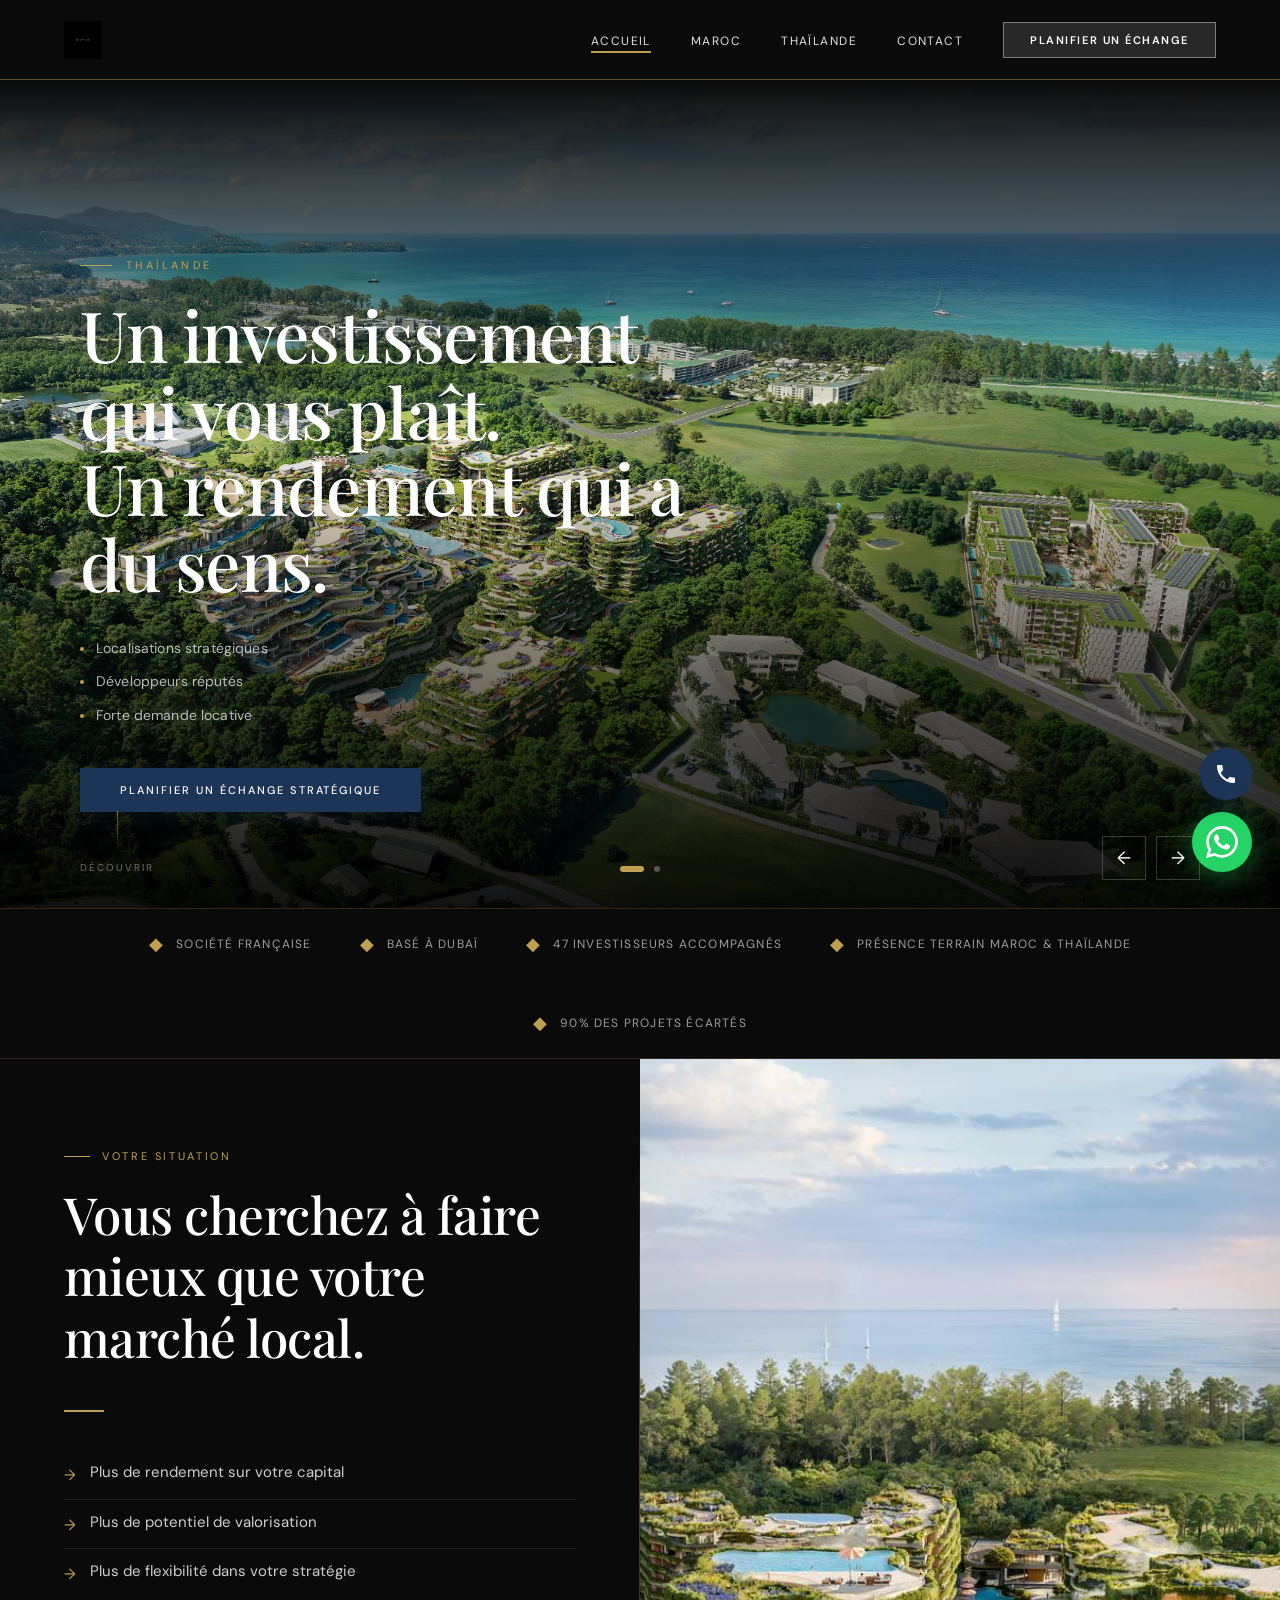
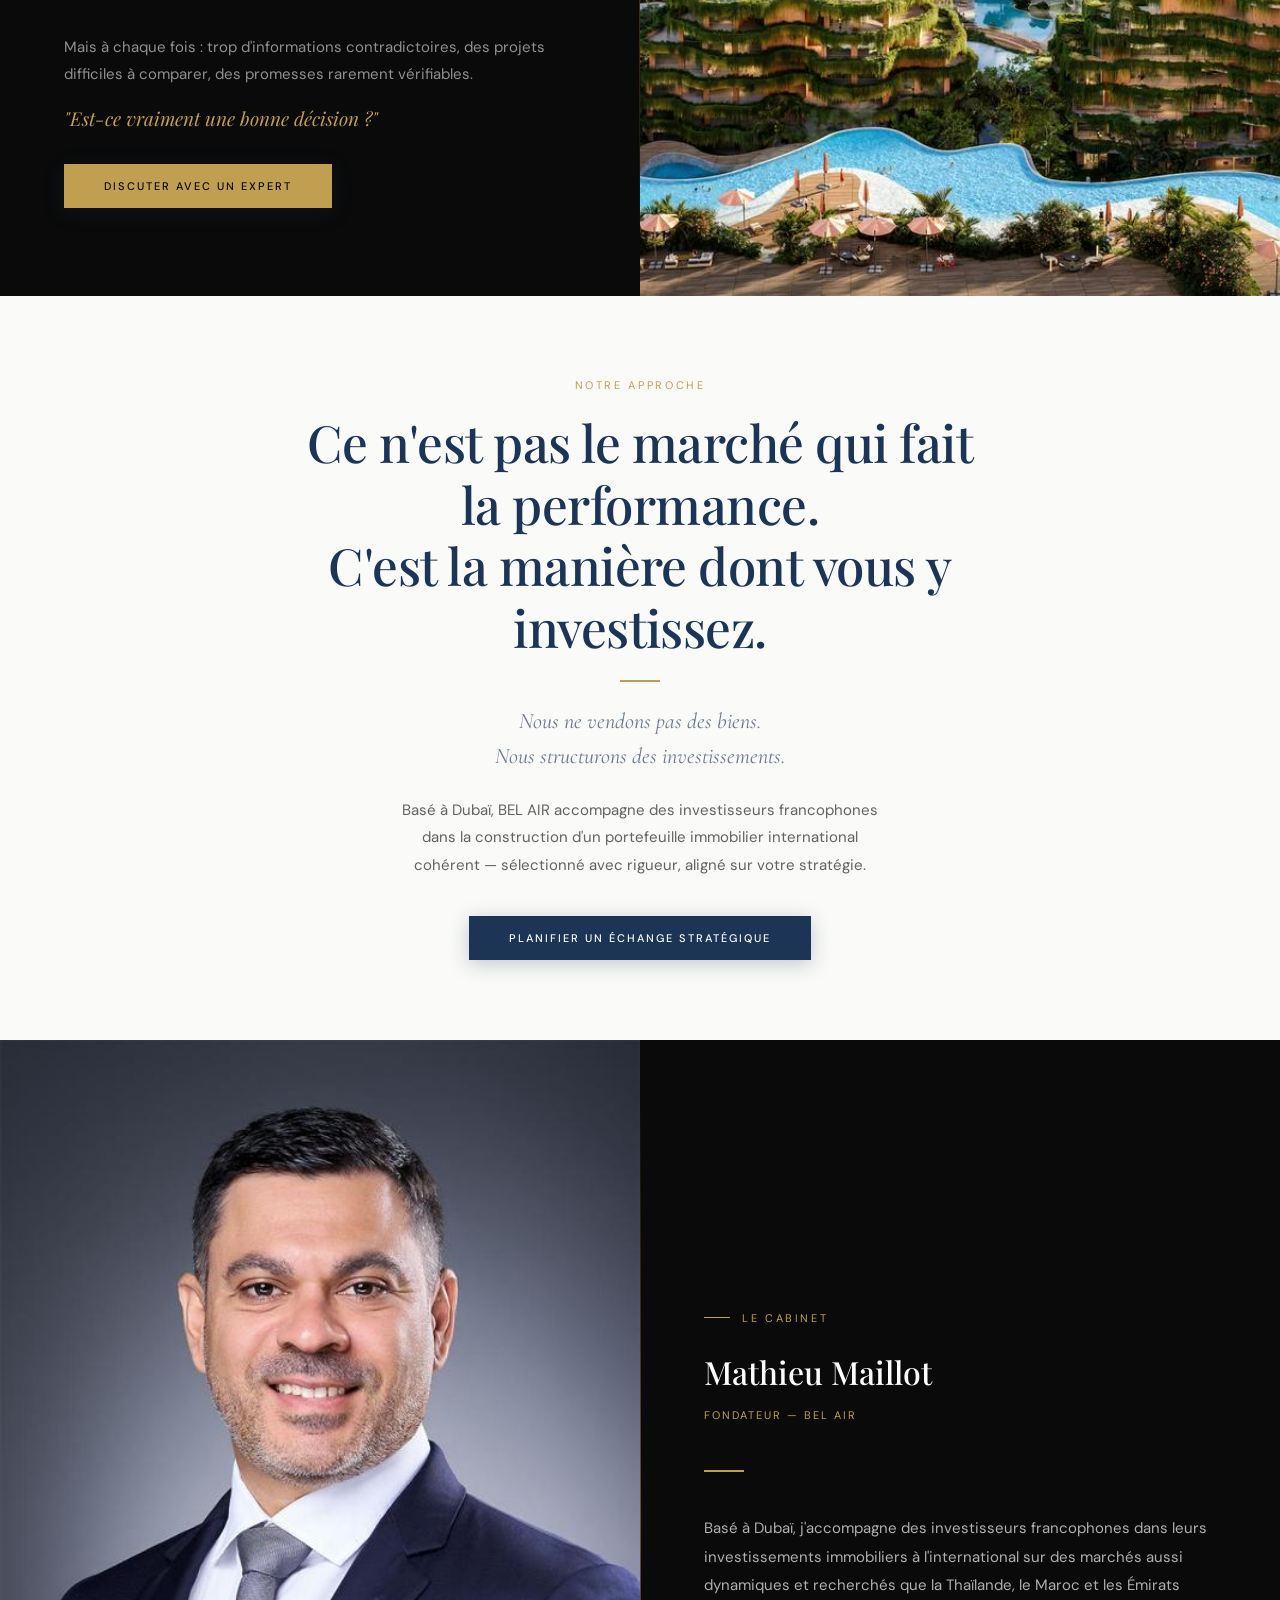
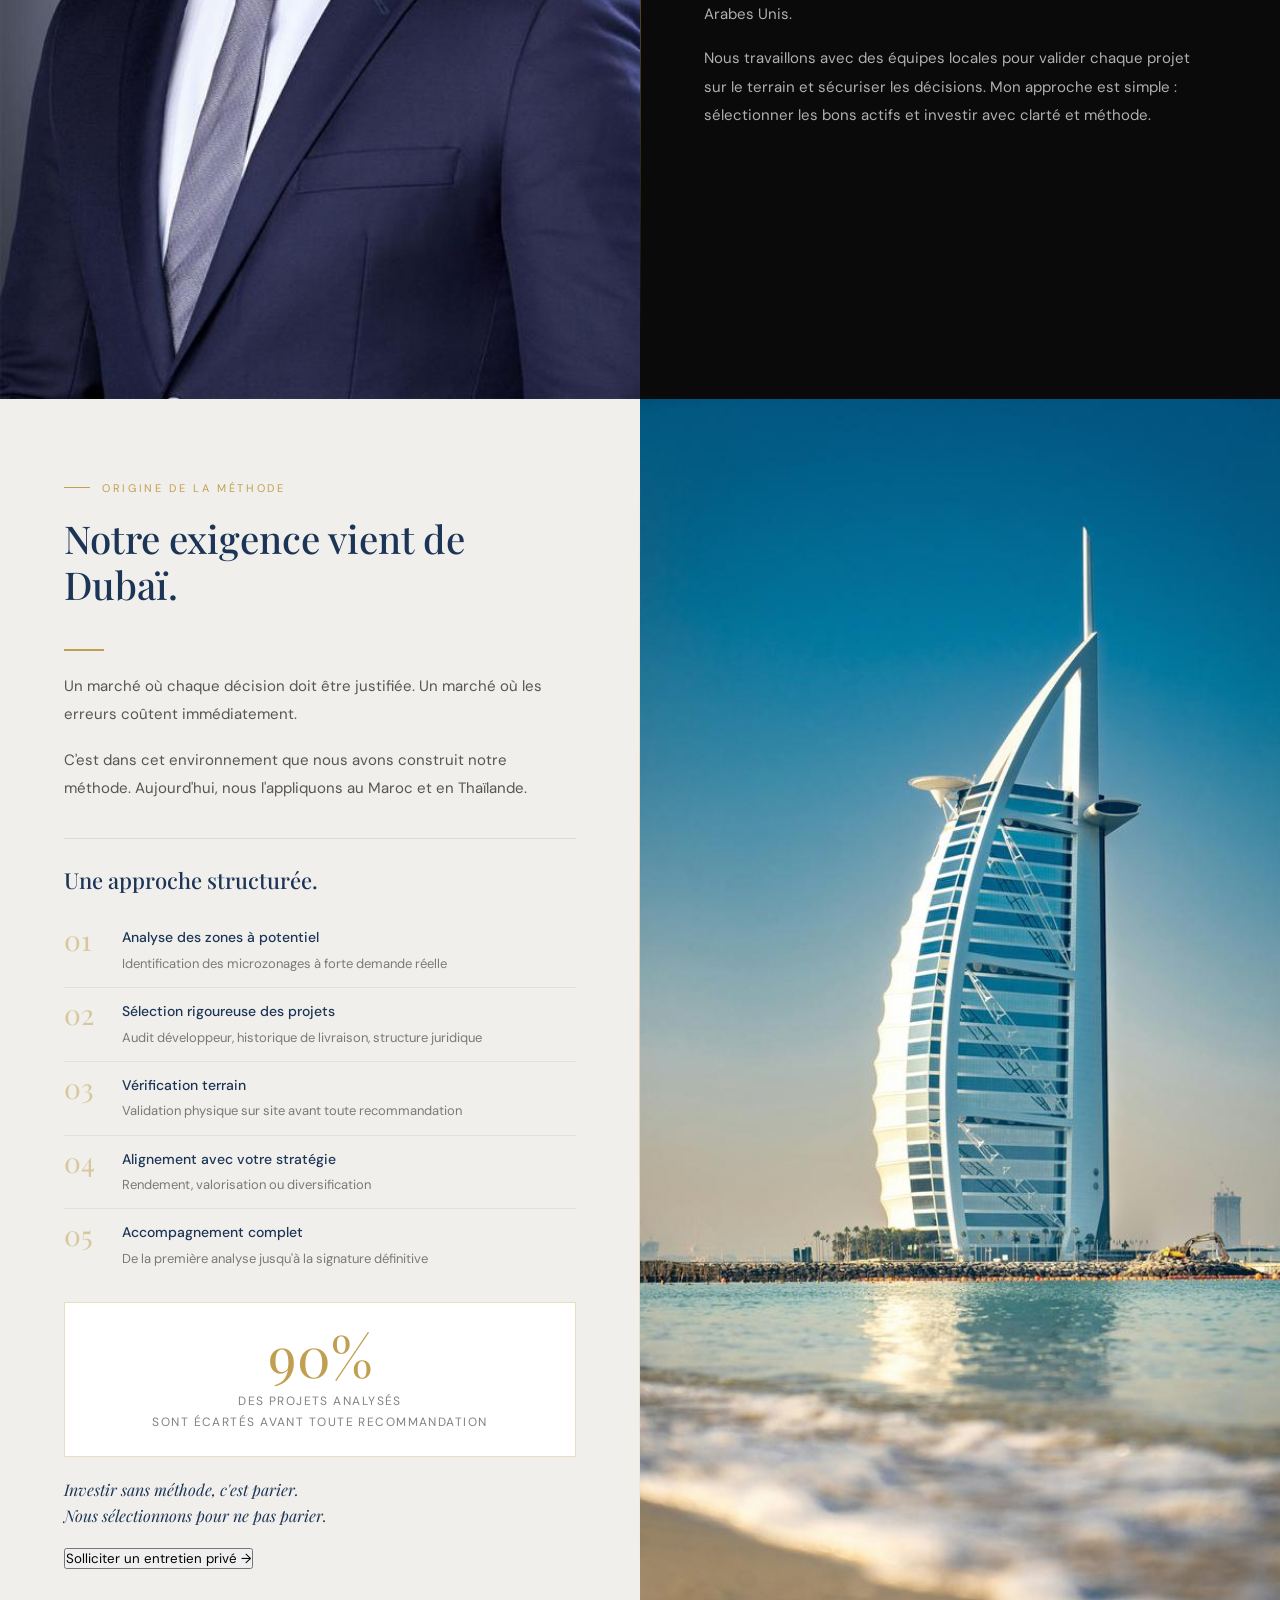
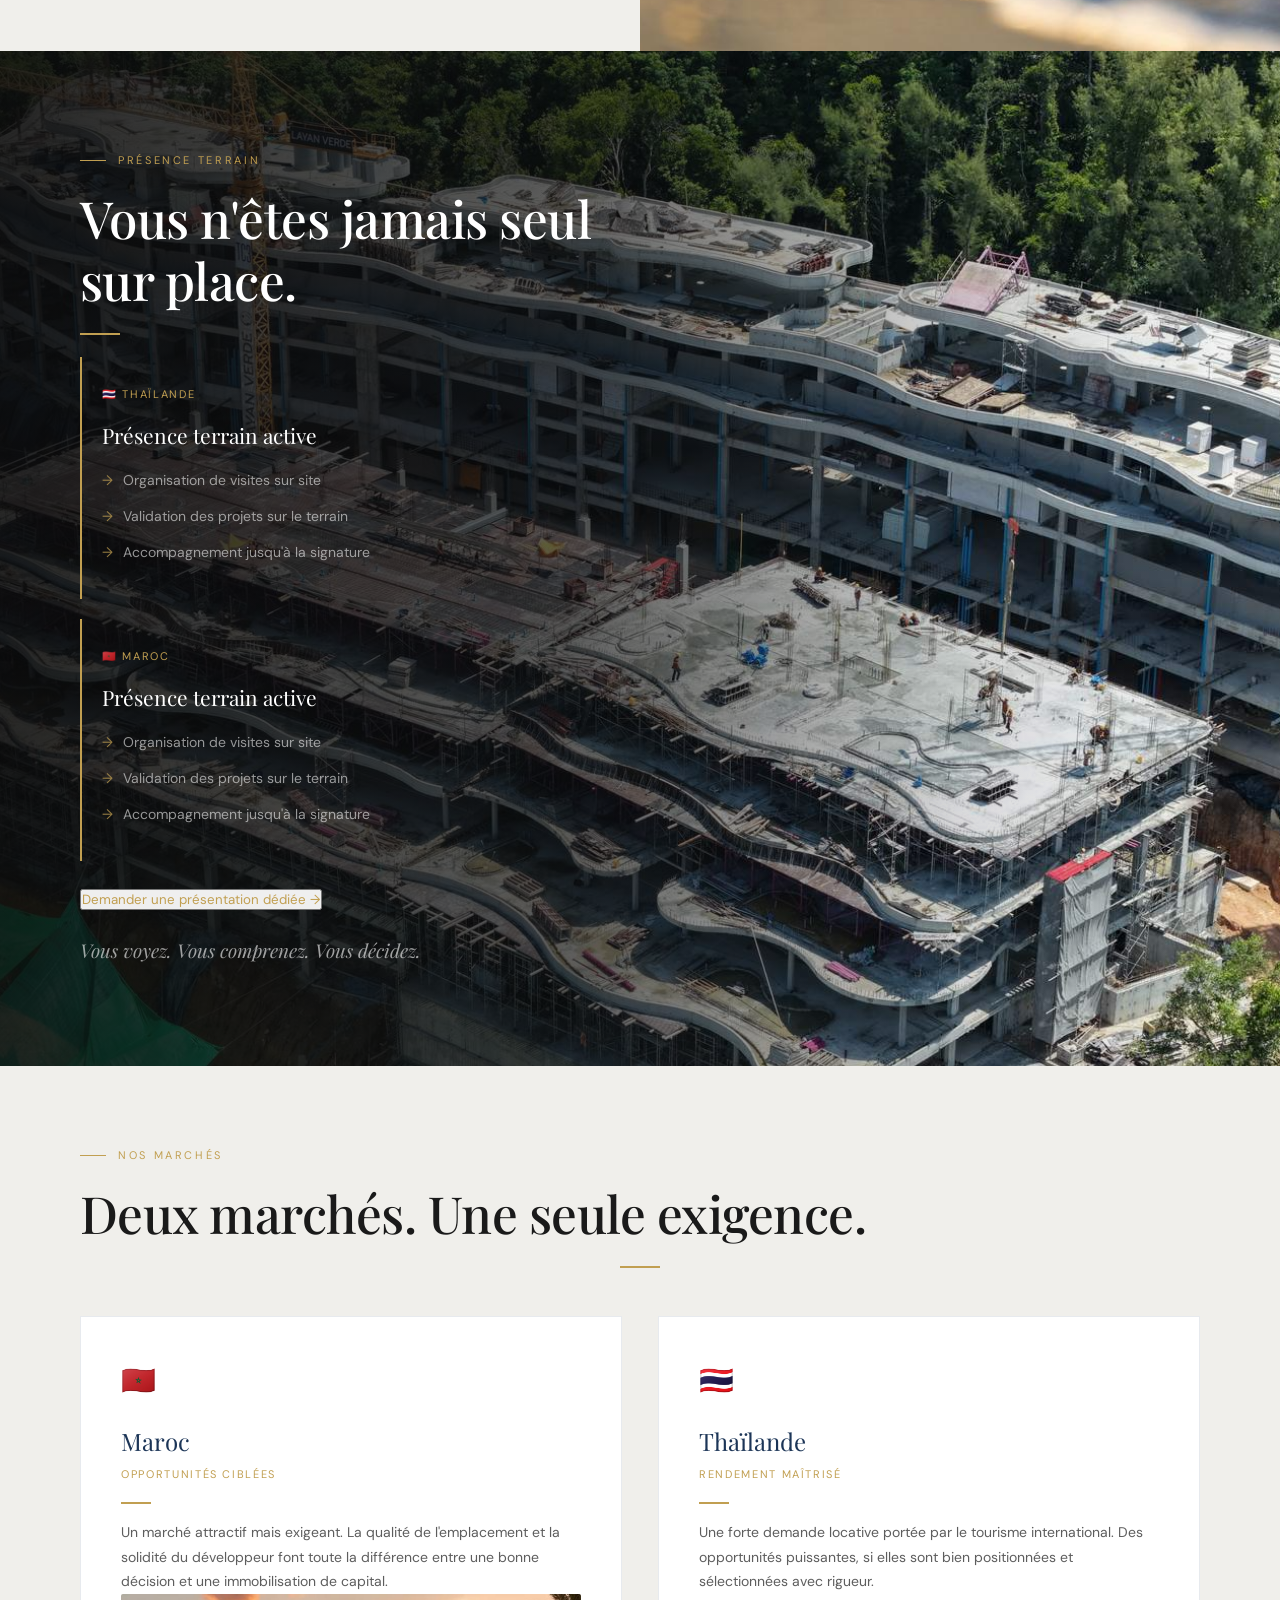
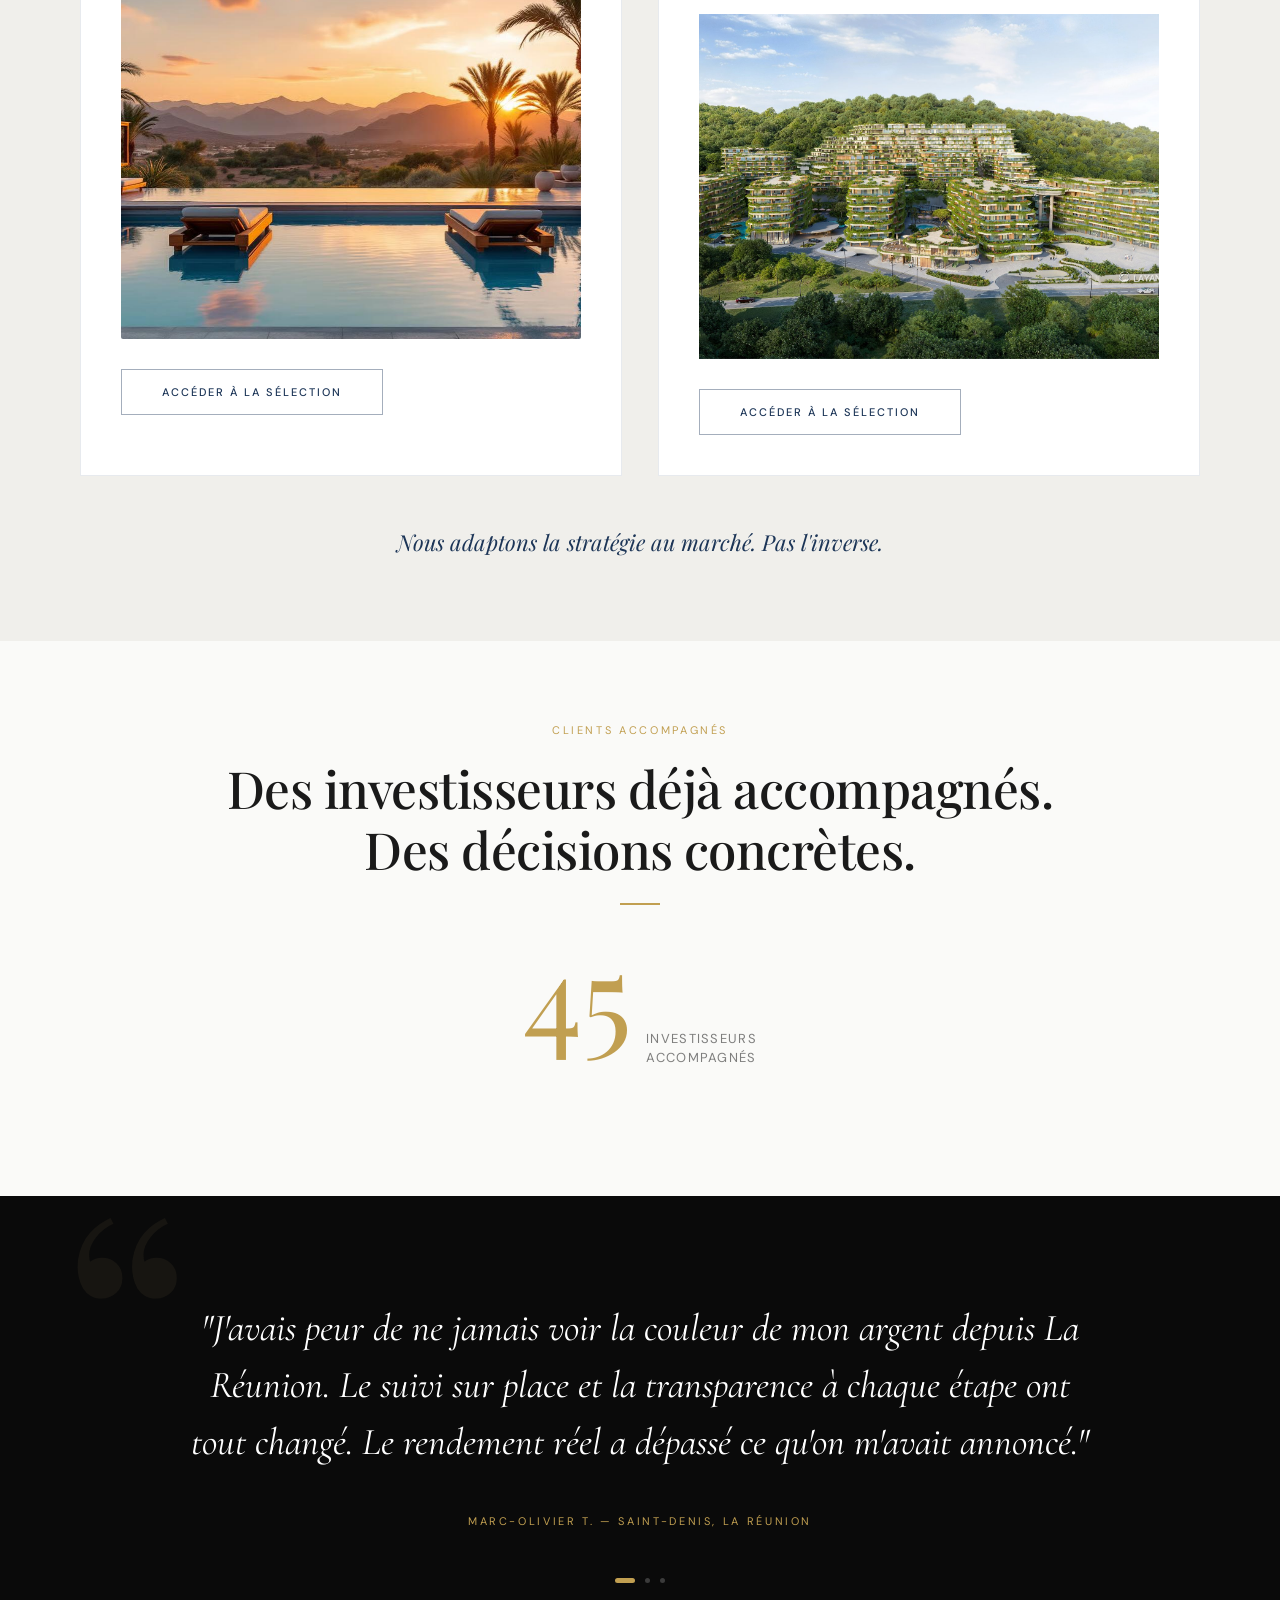
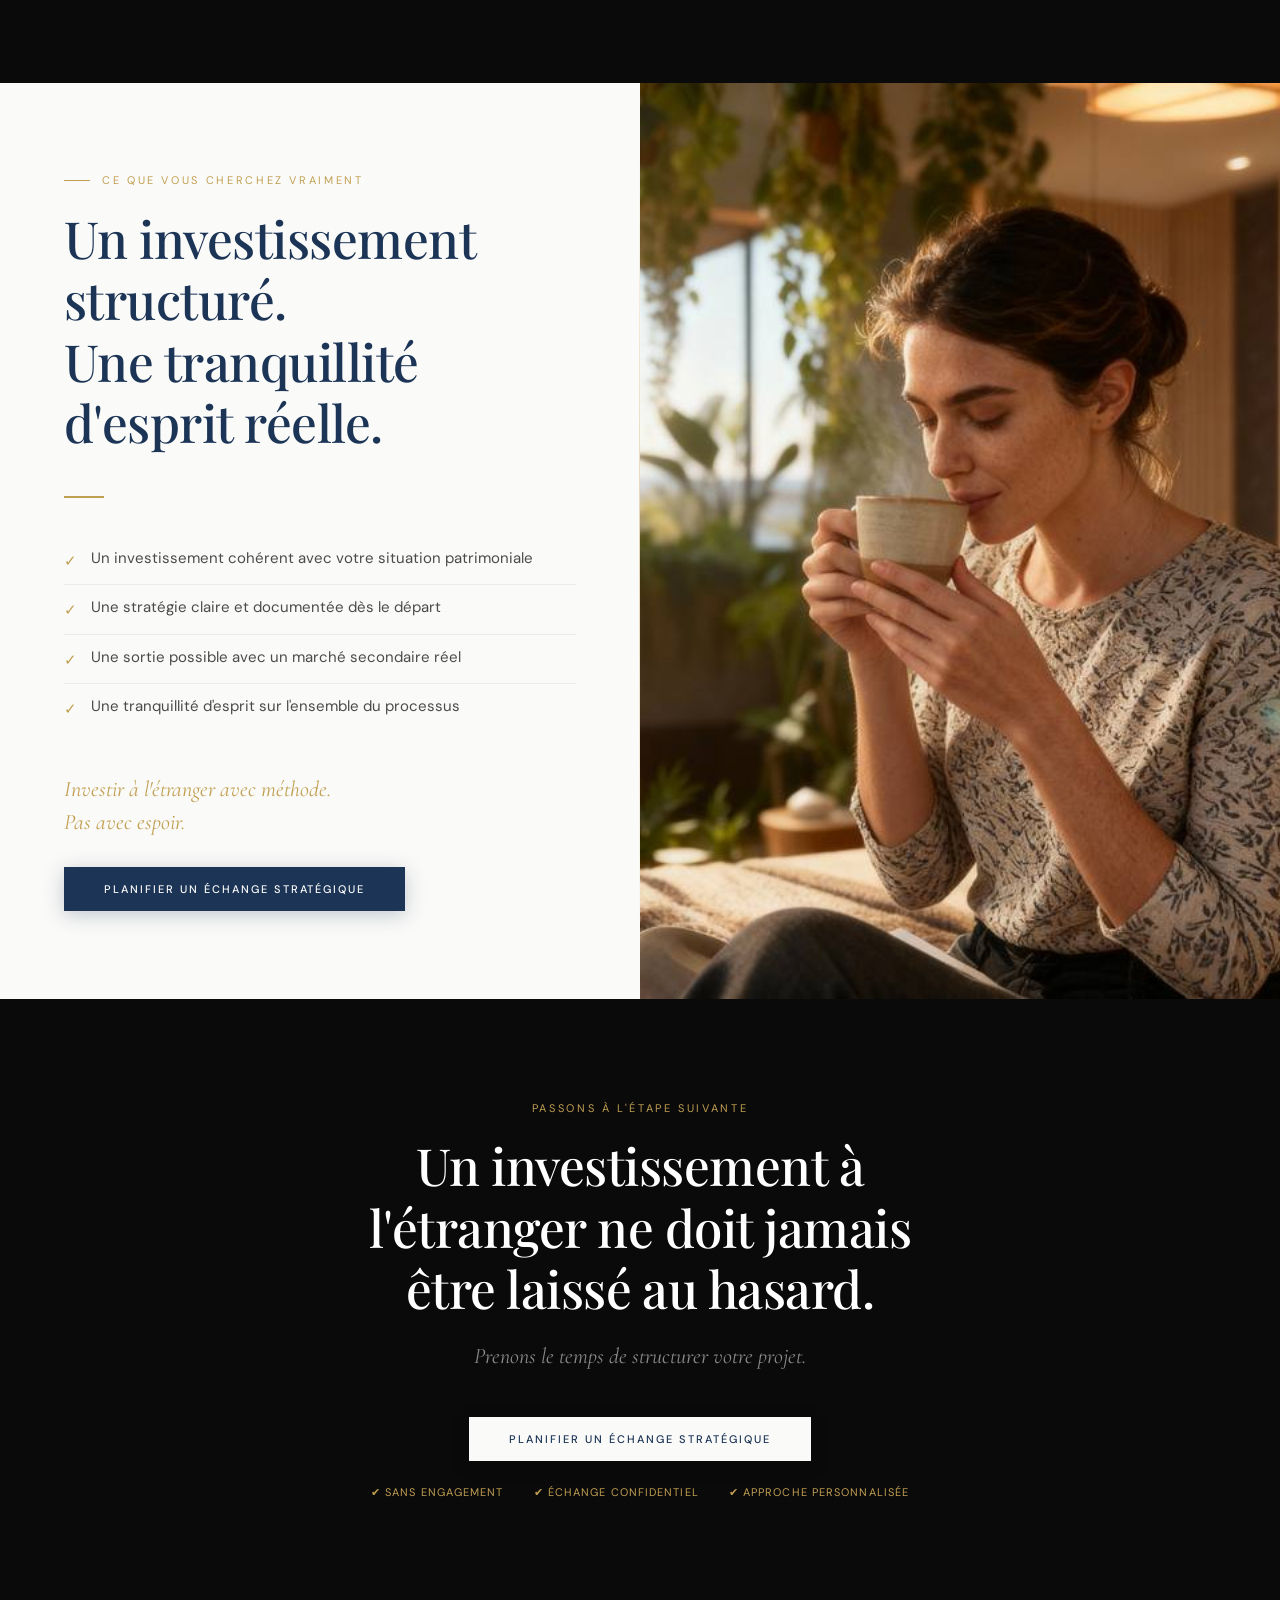
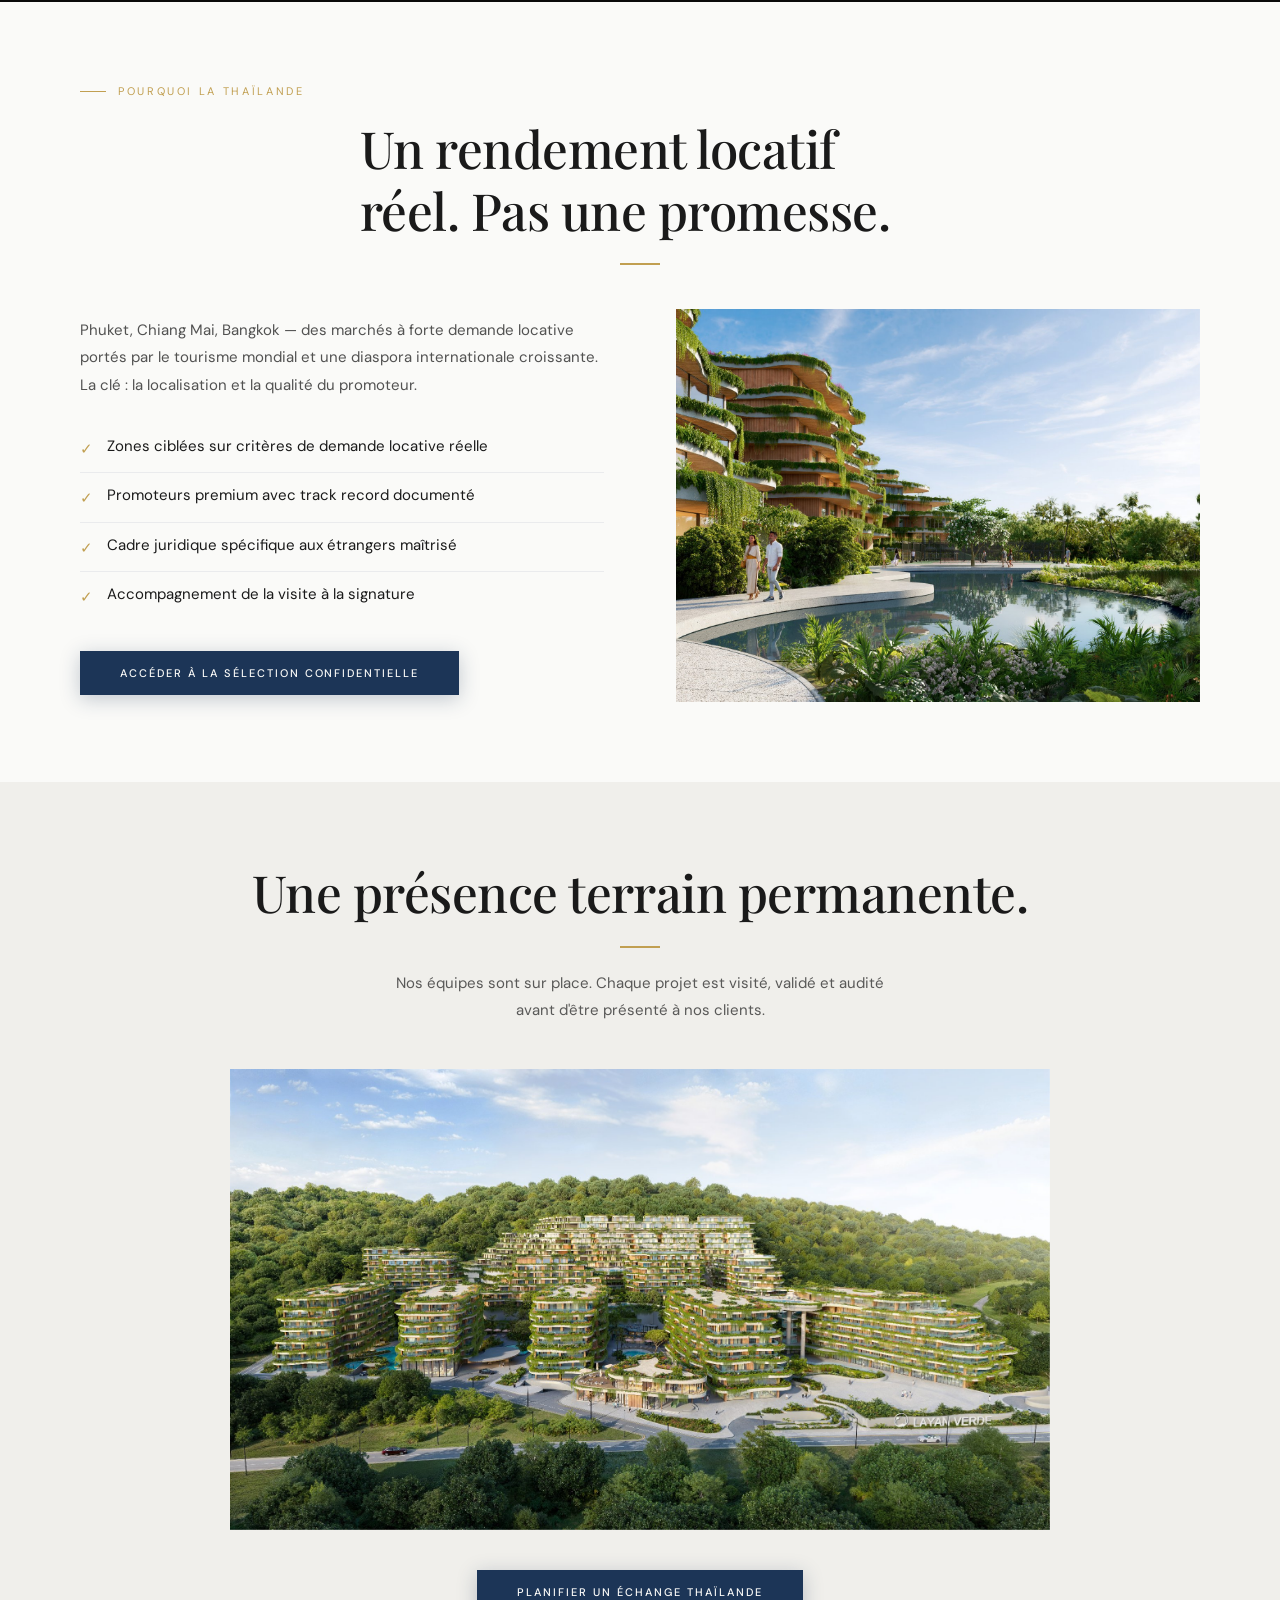
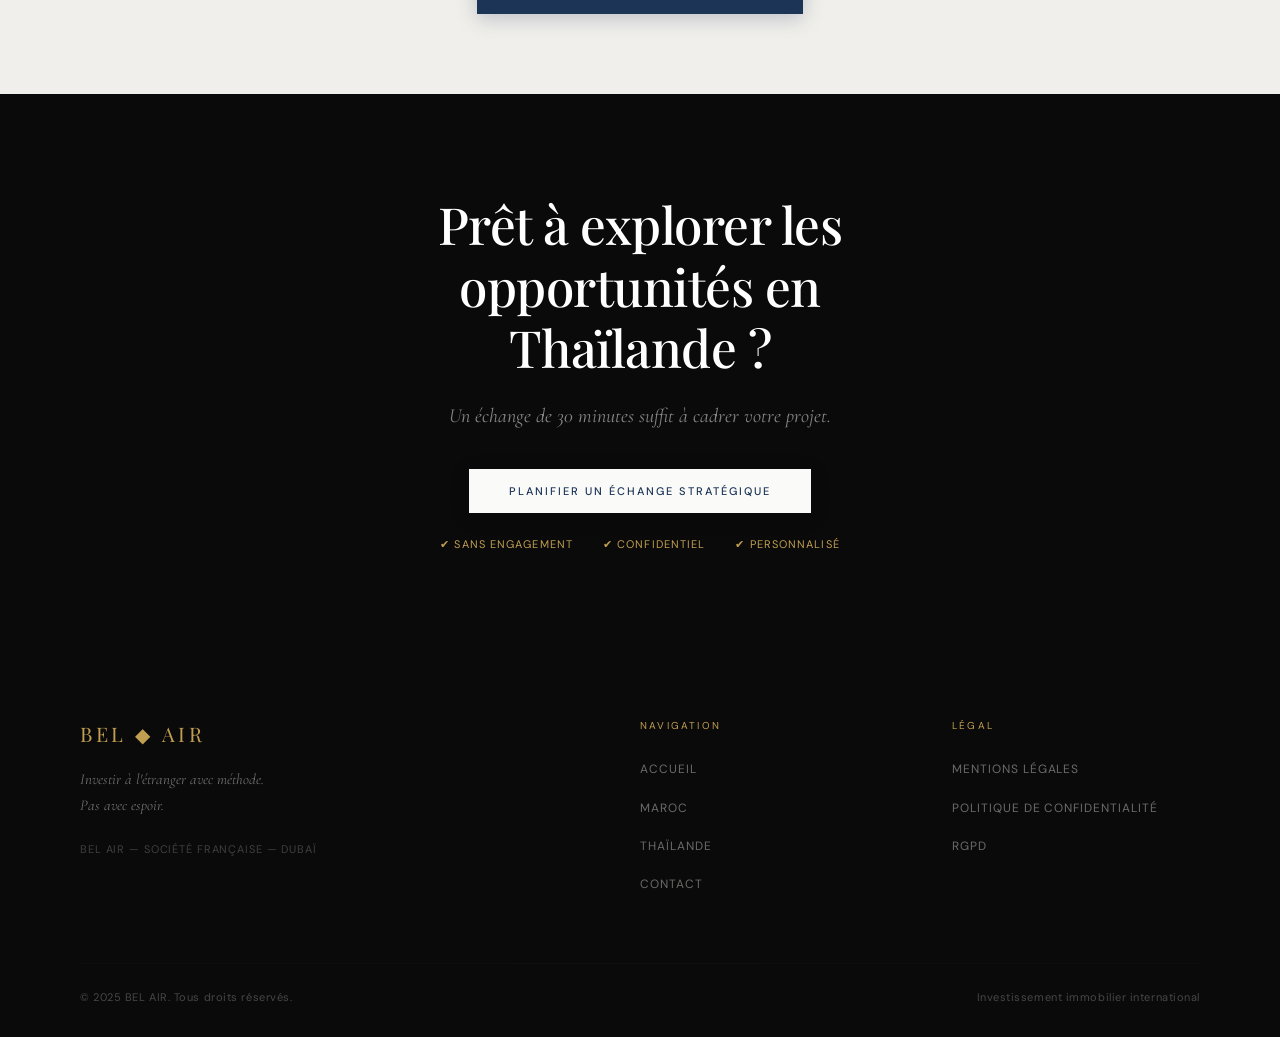
